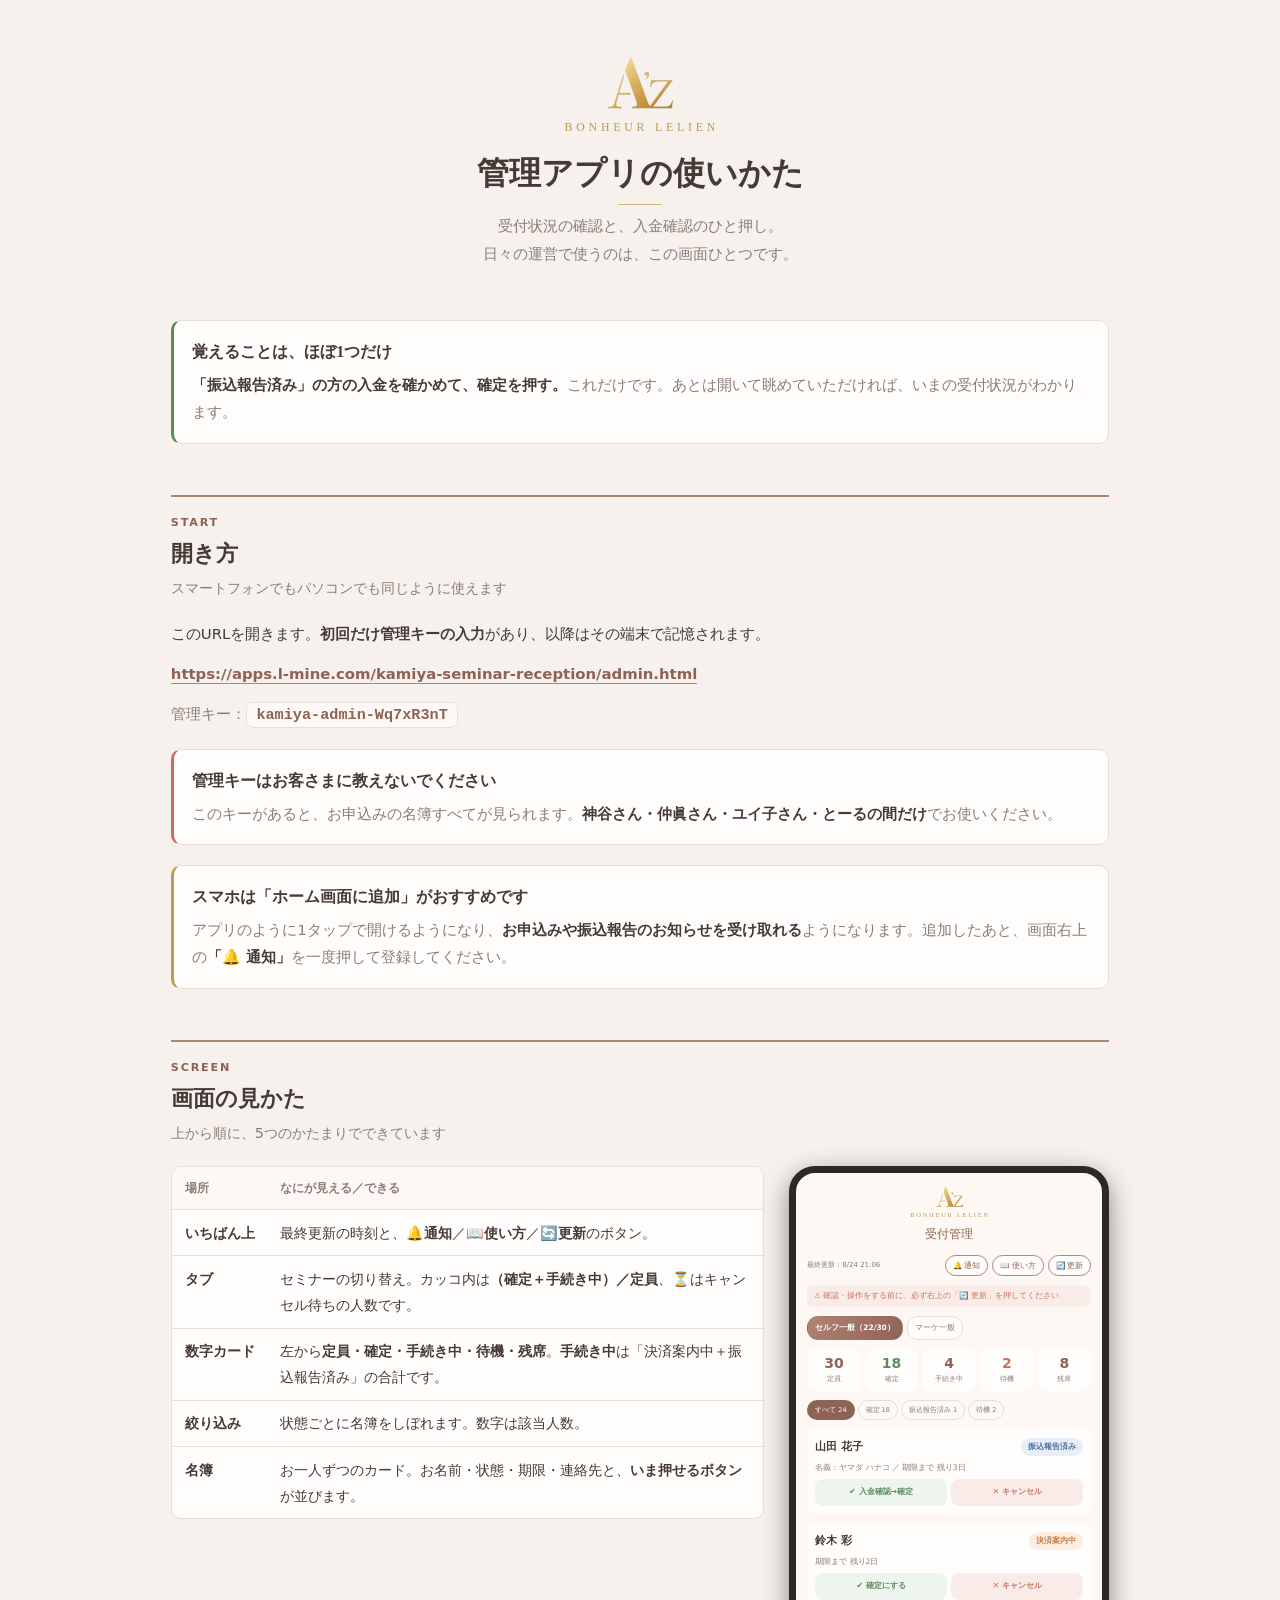
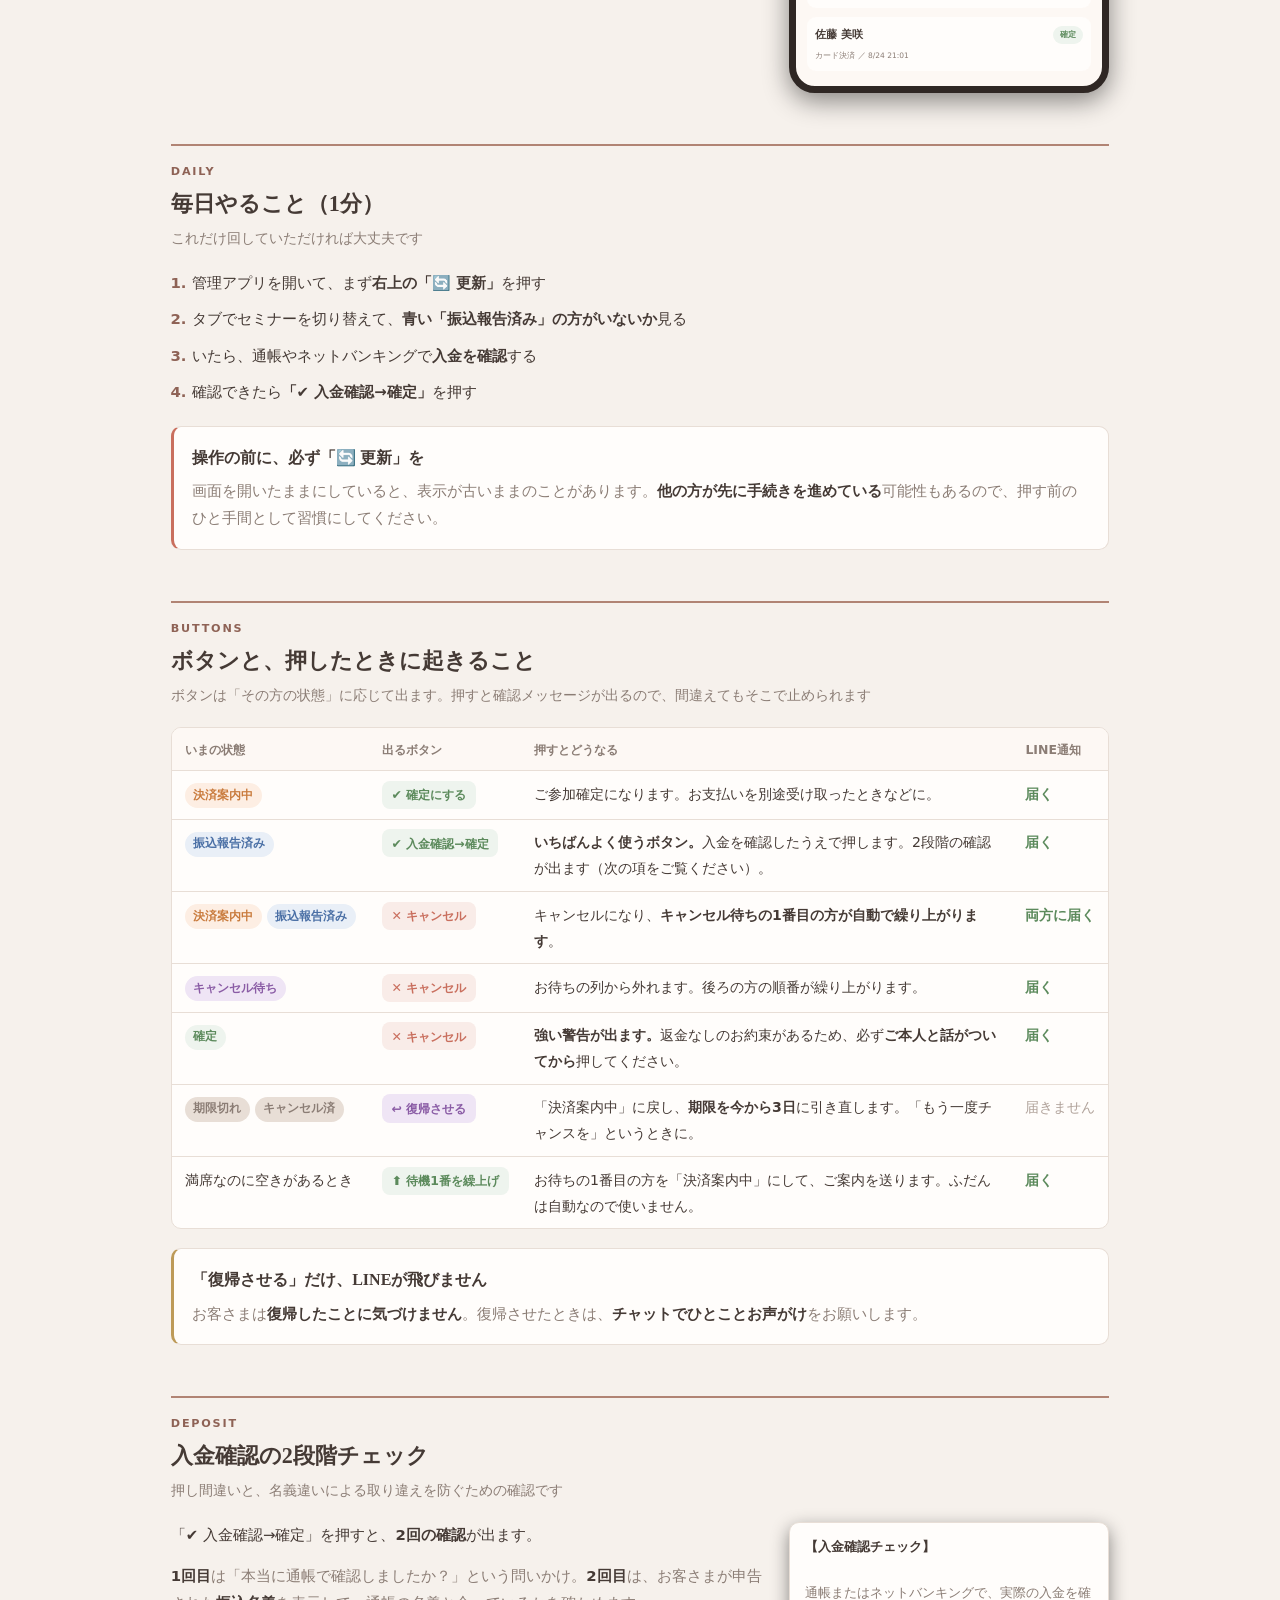
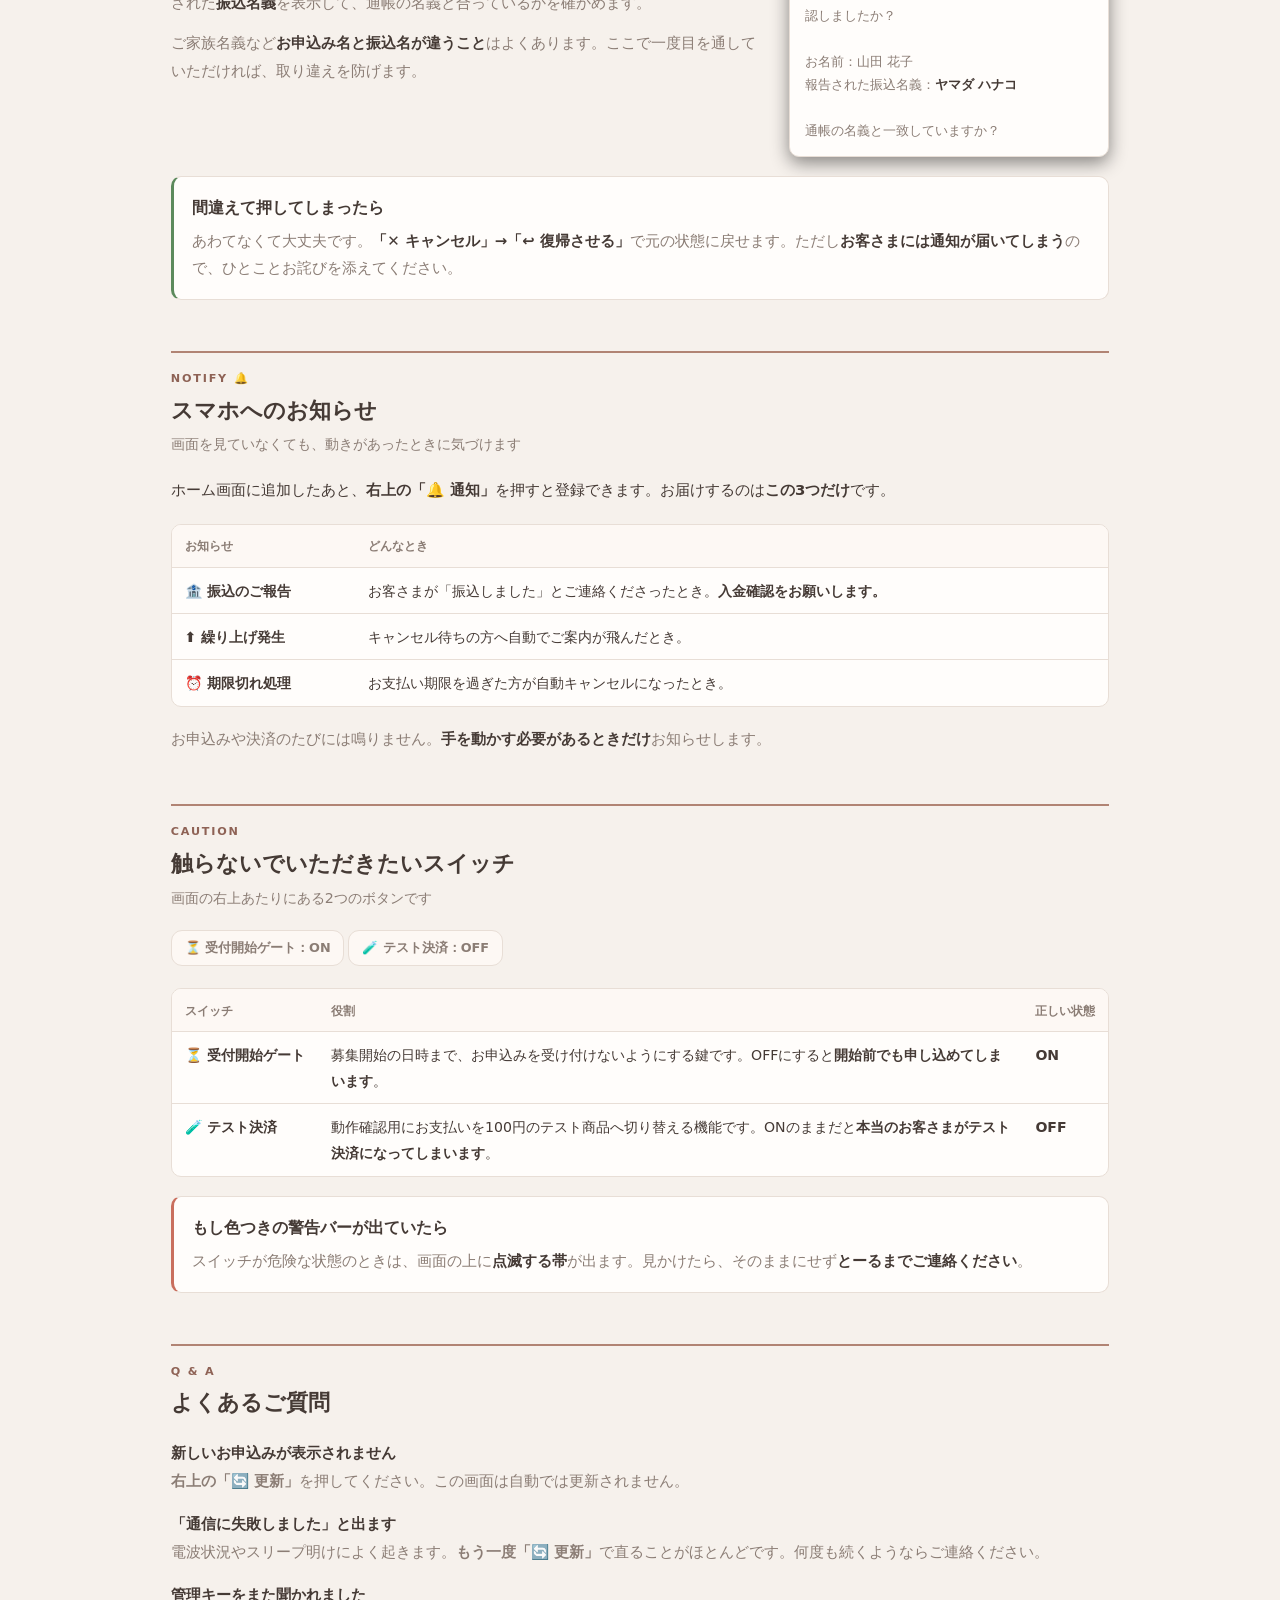
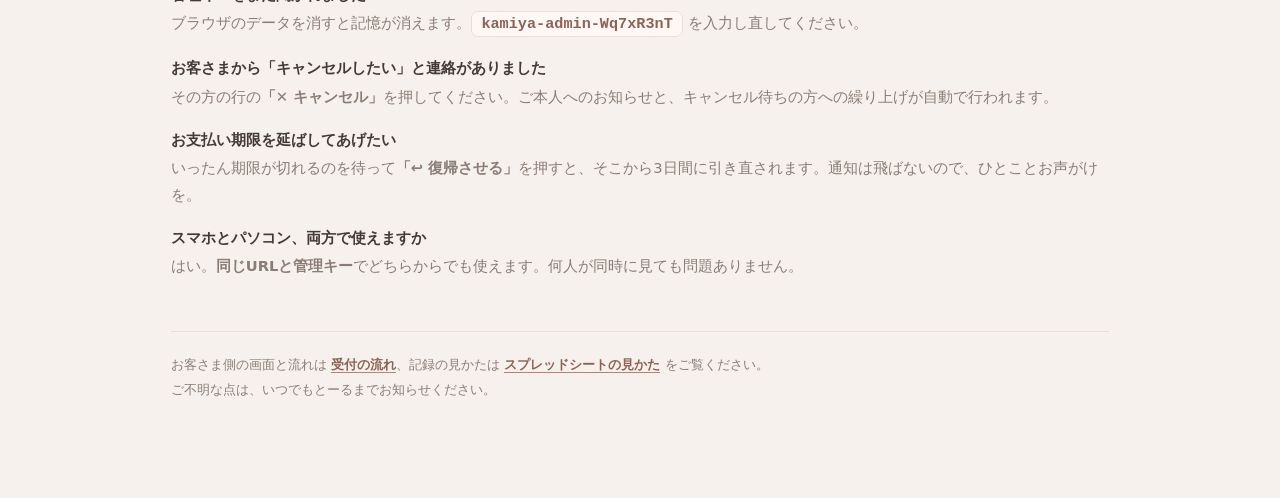
==== admin-guide.html @ 611e5016 "docs: 管理アプリの使いかたマニュアルを追加 開き方・画面の見かた・毎日の1分・ボタン一覧（通知の有無つき）・ 入金確認の2段階チェック・スマホ通知・触らないスイッチ・QAを図解。  Co-Aut" ====
<!DOCTYPE html>
<html lang="ja">
<head>
<meta charset="UTF-8">
<meta name="viewport" content="width=device-width, initial-scale=1.0">
<meta name="robots" content="noindex">
<meta http-equiv="Cache-Control" content="no-cache, no-store, must-revalidate">
<meta http-equiv="Pragma" content="no-cache">
<meta http-equiv="Expires" content="0">
<title>管理アプリの使いかた｜Bonheur Lelien</title>
<link rel="icon" type="image/png" href="assets/favicon-32.png">
<style>
  *, *::before, *::after { box-sizing: border-box; }
  html, body { margin: 0; padding: 0; }

  :root {
    --ground:     #f6f1ec;  --card:       #fffdfb;  --card-soft:  #fdf8f4;
    --ink:        #453a35;  --ink-soft:   #8b7d75;  --ink-faint:  #b0a29a;
    --line:       #e8ded6;  --primary:    #b18474;  --primary-dk: #8e6255;
    --gold:       #bd9a58;  --green:      #5c8a5c;  --green-soft: #eef4ee;
    --warn:       #c96f5e;  --warn-soft:  #f9ece8;  --blue:       #4a6fa5;
    --blue-soft:  #e9eff7;  --purple:     #8a5ca5;  --purple-soft:#efe5f5;
    --orange:     #c97b3d;  --orange-soft:#fdeee3;  --bezel:      #2f2724;
    --serif: "Yu Mincho", YuMincho, "Hiragino Mincho ProN", "MS PMincho", serif;
    --sans: "Yu Gothic UI", "Yu Gothic", YuGothic, "Hiragino Kaku Gothic ProN", Meiryo, system-ui, sans-serif;
    --mono: Consolas, "Cascadia Mono", ui-monospace, monospace;
  }
  @media (prefers-color-scheme: dark) {
    :root:not([data-theme="light"]) {
      --ground:#1d1815; --card:#272019; --card-soft:#2e251e;
      --ink:#ece2da; --ink-soft:#a89890; --ink-faint:#7a6a62;
      --line:#3a2f28; --primary:#cd9c8a; --primary-dk:#e0b6a5;
      --gold:#d6b477; --green:#86bf86; --green-soft:#242c24;
      --warn:#e0917f; --warn-soft:#3b2723; --blue:#9dbde4;
      --blue-soft:#232d38; --purple:#b48ccb; --purple-soft:#302640;
      --orange:#e3a978; --orange-soft:#3a2b1e; --bezel:#0f0c0a;
    }
  }
  :root[data-theme="dark"] {
      --ground:#1d1815; --card:#272019; --card-soft:#2e251e;
      --ink:#ece2da; --ink-soft:#a89890; --ink-faint:#7a6a62;
      --line:#3a2f28; --primary:#cd9c8a; --primary-dk:#e0b6a5;
      --gold:#d6b477; --green:#86bf86; --green-soft:#242c24;
      --warn:#e0917f; --warn-soft:#3b2723; --blue:#9dbde4;
      --blue-soft:#232d38; --purple:#b48ccb; --purple-soft:#302640;
      --orange:#e3a978; --orange-soft:#3a2b1e; --bezel:#0f0c0a;
  }

  body { background: var(--ground); color: var(--ink); font-family: var(--sans); line-height: 1.85; }
  .wrap { max-width: 980px; margin: 0 auto; padding: 3.5rem 1.3rem 6rem; display: flex; flex-direction: column; gap: 3.2rem; }

  .masthead { text-align: center; display: flex; flex-direction: column; align-items: center; gap: .5rem; }
  .masthead img { width: 66px; }
  .brand { font-family: var(--serif); font-size: .74rem; letter-spacing: .32em; color: var(--gold); padding-left: .32em; }
  h1 { font-family: var(--serif); font-size: clamp(1.5rem, 4.2vw, 2rem); font-weight: 600; line-height: 1.45; text-wrap: balance; margin: .2rem 0 0; }
  .rule { width: 44px; height: 1px; background: var(--gold); opacity: .7; }
  .masthead p { color: var(--ink-soft); font-size: .93rem; max-width: 32em; margin: 0; }

  section { display: flex; flex-direction: column; gap: 1.2rem; }
  .sec-head { display: flex; flex-direction: column; gap: .3rem; border-top: 2px solid var(--primary); padding-top: 1rem; }
  .sec-tag { font-size: .7rem; letter-spacing: .16em; font-weight: 700; color: var(--primary-dk); }
  .sec-head h2 { font-family: var(--serif); font-size: 1.38rem; font-weight: 600; margin: 0; line-height: 1.45; }
  .sec-head .meta { font-size: .89rem; color: var(--ink-soft); }
  p { margin: 0; font-size: .93rem; }
  p.lead { color: var(--ink-soft); }
  p b, li b, td b { color: var(--ink); font-weight: 700; }
  .stack { display: flex; flex-direction: column; gap: .8rem; }
  .cols { display: grid; grid-template-columns: 1fr 320px; gap: 1.6rem; align-items: start; }
  @media (max-width: 800px) { .cols { grid-template-columns: 1fr; } }

  /* phone mock of the admin app */
  .phone { width: 100%; max-width: 320px; border: 7px solid var(--bezel); border-radius: 26px;
           background: var(--card-soft); overflow: hidden; box-shadow: 0 8px 26px rgba(90,64,50,.16); }
  :root:not([data-theme="light"]) .phone, :root[data-theme="dark"] .phone { box-shadow: 0 8px 26px rgba(0,0,0,.45); }
  .scr { padding: 13px 11px 15px; display: flex; flex-direction: column; gap: 9px; }
  .scr-head { text-align: center; display: flex; flex-direction: column; align-items: center; gap: 2px; }
  .scr-head img { width: 27px; }
  .scr-head .b { font-family: var(--serif); font-size: 6.5px; letter-spacing: .26em; color: var(--gold); padding-left: .26em; }
  .scr-head .t { font-family: var(--serif); font-size: 12px; color: var(--primary-dk); }

  .rbar { display: flex; align-items: center; justify-content: space-between; gap: 5px; }
  .rbar .tm { font-size: 7px; color: var(--ink-soft); }
  .rbar .gp { display: flex; gap: 4px; }
  .rbar .rb { font-size: 7.5px; padding: 3px 7px; border-radius: 12px; border: 1px solid var(--primary); color: var(--primary-dk); background: var(--card); white-space: nowrap; }
  .remind { font-size: 7.5px; line-height: 1.6; background: var(--warn-soft); color: var(--warn); border-radius: 6px; padding: 5px 7px; }
  .switches { display: flex; gap: 4px; justify-content: flex-end; }
  .sw { font-size: 7px; font-weight: 700; padding: 3px 7px; border-radius: 11px; border: 1px solid var(--line); background: var(--card-soft); color: var(--ink-soft); white-space: nowrap; }

  .mtabs { display: flex; gap: 4px; overflow: hidden; }
  .mtab { font-size: 7.5px; padding: 4px 7px; border-radius: 11px; border: 1px solid var(--line); background: var(--card); color: var(--ink-soft); white-space: nowrap; }
  .mtab.on { background: linear-gradient(135deg,var(--primary),var(--primary-dk)); color: #fff; border-color: transparent; font-weight: 700; }

  .sums { display: grid; grid-template-columns: repeat(5,1fr); gap: 4px; }
  .sum { background: var(--card); border-radius: 8px; padding: 6px 2px; text-align: center; }
  .sum .v { font-size: 14px; font-weight: 700; color: var(--primary-dk); line-height: 1.25; }
  .sum .k { font-size: 6.5px; color: var(--ink-soft); }
  .sum.alert .v { color: var(--warn); }
  .sum.ok .v { color: var(--green); }

  .fils { display: flex; gap: 3px; flex-wrap: wrap; }
  .fil { font-size: 6.5px; padding: 3px 7px; border-radius: 10px; background: var(--card-soft); color: var(--ink-soft); border: 1px solid var(--line); white-space: nowrap; }
  .fil.on { background: var(--primary-dk); color: #fff; border-color: transparent; }

  .rrow { background: var(--card); border-radius: 9px; padding: 8px; display: flex; flex-direction: column; gap: 4px; }
  .rrow .top { display: flex; align-items: center; gap: 5px; justify-content: space-between; }
  .rrow .nm { font-size: 11px; font-weight: 700; }
  .rrow .sub { font-size: 7.5px; color: var(--ink-soft); }
  .rrow .acts { display: flex; gap: 4px; }
  .ab { flex: 1; text-align: center; font-size: 8px; font-weight: 700; padding: 6px 3px; border-radius: 8px; }
  .ab-ok { background: var(--green-soft); color: var(--green); }
  .ab-ng { background: var(--warn-soft); color: var(--warn); }
  .ab-bk { background: var(--purple-soft); color: var(--purple); }

  .pill { display: inline-block; font-size: .74rem; font-weight: 700; padding: .1rem .55rem; border-radius: 999px; white-space: nowrap; }
  .st { display: inline-block; font-size: 7.5px; font-weight: 700; padding: 2px 7px; border-radius: 9px; white-space: nowrap; }
  .p-ok, .st-ok       { background: var(--green-soft);  color: var(--green); }
  .p-pay, .st-pay     { background: var(--orange-soft); color: var(--orange); }
  .p-bank, .st-bank   { background: var(--blue-soft);   color: var(--blue); }
  .p-wait, .st-wait   { background: var(--purple-soft); color: var(--purple); }
  .p-gone, .st-gone   { background: var(--line);        color: var(--ink-soft); }

  .tbl-wrap { overflow-x: auto; border: 1px solid var(--line); border-radius: 10px; background: var(--card); }
  table { border-collapse: collapse; width: 100%; font-size: .88rem; min-width: 580px; }
  th, td { padding: .6rem .8rem; text-align: left; border-bottom: 1px solid var(--line); vertical-align: top; }
  th { background: var(--card-soft); font-size: .78rem; color: var(--ink-soft); white-space: nowrap; }
  tr:last-child td { border-bottom: 0; }
  td.n { white-space: nowrap; }
  .bt { display: inline-block; font-size: .78rem; font-weight: 700; padding: .16rem .6rem; border-radius: 8px; white-space: nowrap; }
  .bt-ok { background: var(--green-soft); color: var(--green); }
  .bt-ng { background: var(--warn-soft); color: var(--warn); }
  .bt-bk { background: var(--purple-soft); color: var(--purple); }
  .yes { color: var(--green); font-weight: 700; }
  .no  { color: var(--ink-faint); }

  .call { background: var(--card); border: 1px solid var(--line); border-left: 3px solid var(--gold); border-radius: 10px; padding: 1rem 1.15rem; display: flex; flex-direction: column; gap: .35rem; }
  .call.warn { border-left-color: var(--warn); }
  .call.calm { border-left-color: var(--green); }
  .call h3 { font-family: var(--serif); font-size: 1rem; margin: 0; font-weight: 600; }
  .call p { color: var(--ink-soft); }
  .key { font-family: var(--mono); font-size: .95rem; background: var(--card-soft); border: 1px solid var(--line); border-radius: 7px; padding: .18rem .6rem; color: var(--primary-dk); font-weight: 700; }

  ol.steps { margin: 0; padding-left: 1.3rem; display: flex; flex-direction: column; gap: .55rem; font-size: .93rem; }
  ol.steps li::marker { color: var(--primary-dk); font-weight: 700; }
  ul.dont { margin: 0; padding-left: 1.2rem; display: flex; flex-direction: column; gap: .3rem; font-size: .92rem; color: var(--ink-soft); }
  ul.dont li::marker { color: var(--warn); }

  .qa { display: flex; flex-direction: column; gap: 1rem; }
  .qa .q { font-weight: 700; font-size: .95rem; }
  .qa .a { font-size: .92rem; color: var(--ink-soft); }

  .dialog { max-width: 340px; background: var(--card); border: 1px solid var(--line); border-radius: 10px; padding: .8rem .9rem; font-size: .82rem; line-height: 1.75; color: var(--ink-soft); white-space: pre-line; box-shadow: 0 6px 18px rgba(90,64,50,.14); }
  :root:not([data-theme="light"]) .dialog, :root[data-theme="dark"] .dialog { box-shadow: 0 6px 18px rgba(0,0,0,.45); }
  .dialog b { color: var(--ink); }

  a.link { color: var(--primary-dk); font-weight: 700; text-decoration: none; border-bottom: 1.5px solid var(--primary); }
  a.link:hover { background: var(--card-soft); }
  a.link:focus-visible { outline: 2px solid var(--gold); outline-offset: 2px; }
  footer { border-top: 1px solid var(--line); padding-top: 1.3rem; font-size: .84rem; color: var(--ink-soft); }
  @media (prefers-reduced-motion: reduce) { * { transition: none !important; animation: none !important; } }
</style>
</head>
<body>
<div class="wrap">

  <header class="masthead">
    <img src="assets/logo.png" alt="A'z">
    <div class="brand">BONHEUR LELIEN</div>
    <h1>管理アプリの使いかた</h1>
    <div class="rule"></div>
    <p>受付状況の確認と、入金確認のひと押し。<br>日々の運営で使うのは、この画面ひとつです。</p>
  </header>

  <div class="call calm">
    <h3>覚えることは、ほぼ1つだけ</h3>
    <p><b>「振込報告済み」の方の入金を確かめて、確定を押す。</b>これだけです。あとは開いて眺めていただければ、いまの受付状況がわかります。</p>
  </div>

  <!-- 1. 開き方 -->
  <section>
    <div class="sec-head">
      <div class="sec-tag">START</div>
      <h2>開き方</h2>
      <div class="meta">スマートフォンでもパソコンでも同じように使えます</div>
    </div>

    <div class="stack">
      <p>このURLを開きます。<b>初回だけ管理キーの入力</b>があり、以降はその端末で記憶されます。</p>
      <p><a class="link" href="admin.html">https://apps.l-mine.com/kamiya-seminar-reception/admin.html</a></p>
      <p class="lead">管理キー：<span class="key">kamiya-admin-Wq7xR3nT</span></p>
    </div>

    <div class="call warn">
      <h3>管理キーはお客さまに教えないでください</h3>
      <p>このキーがあると、お申込みの名簿すべてが見られます。<b>神谷さん・仲眞さん・ユイ子さん・とーるの間だけ</b>でお使いください。</p>
    </div>

    <div class="call">
      <h3>スマホは「ホーム画面に追加」がおすすめです</h3>
      <p>アプリのように1タップで開けるようになり、<b>お申込みや振込報告のお知らせを受け取れる</b>ようになります。追加したあと、画面右上の<b>「🔔 通知」</b>を一度押して登録してください。</p>
    </div>
  </section>

  <!-- 2. 画面の見かた -->
  <section>
    <div class="sec-head">
      <div class="sec-tag">SCREEN</div>
      <h2>画面の見かた</h2>
      <div class="meta">上から順に、5つのかたまりでできています</div>
    </div>

    <div class="cols">
      <div class="tbl-wrap">
        <table>
          <thead><tr><th>場所</th><th>なにが見える／できる</th></tr></thead>
          <tbody>
            <tr><td class="n"><b>いちばん上</b></td><td>最終更新の時刻と、<b>🔔通知</b>／<b>📖使い方</b>／<b>🔄更新</b>のボタン。</td></tr>
            <tr><td class="n"><b>タブ</b></td><td>セミナーの切り替え。カッコ内は<b>（確定＋手続き中）／定員</b>、⏳はキャンセル待ちの人数です。</td></tr>
            <tr><td class="n"><b>数字カード</b></td><td>左から<b>定員・確定・手続き中・待機・残席</b>。<b>手続き中</b>は「決済案内中＋振込報告済み」の合計です。</td></tr>
            <tr><td class="n"><b>絞り込み</b></td><td>状態ごとに名簿をしぼれます。数字は該当人数。</td></tr>
            <tr><td class="n"><b>名簿</b></td><td>お一人ずつのカード。お名前・状態・期限・連絡先と、<b>いま押せるボタン</b>が並びます。</td></tr>
          </tbody>
        </table>
      </div>

      <div class="phone"><div class="scr">
        <div class="scr-head">
          <img src="assets/logo.png" alt="">
          <div class="b">BONHEUR LELIEN</div>
          <div class="t">受付管理</div>
        </div>
        <div class="rbar">
          <span class="tm">最終更新：8/24 21:06</span>
          <span class="gp"><span class="rb">🔔 通知</span><span class="rb">📖 使い方</span><span class="rb">🔄 更新</span></span>
        </div>
        <div class="remind">⚠️ 確認・操作をする前に、必ず右上の「🔄 更新」を押してください</div>
        <div class="mtabs">
          <span class="mtab on">セルフ一般（22/30）</span>
          <span class="mtab">マーケ一般</span>
        </div>
        <div class="sums">
          <div class="sum"><div class="v">30</div><div class="k">定員</div></div>
          <div class="sum ok"><div class="v">18</div><div class="k">確定</div></div>
          <div class="sum"><div class="v">4</div><div class="k">手続き中</div></div>
          <div class="sum alert"><div class="v">2</div><div class="k">待機</div></div>
          <div class="sum"><div class="v">8</div><div class="k">残席</div></div>
        </div>
        <div class="fils">
          <span class="fil on">すべて 24</span><span class="fil">確定 18</span><span class="fil">振込報告済み 1</span><span class="fil">待機 2</span>
        </div>
        <div class="rrow">
          <div class="top"><span class="nm">山田 花子</span><span class="st st-bank">振込報告済み</span></div>
          <div class="sub">名義：ヤマダ ハナコ ／ 期限まで 残り3日</div>
          <div class="acts"><span class="ab ab-ok">✔ 入金確認→確定</span><span class="ab ab-ng">✕ キャンセル</span></div>
        </div>
        <div class="rrow">
          <div class="top"><span class="nm">鈴木 彩</span><span class="st st-pay">決済案内中</span></div>
          <div class="sub">期限まで 残り2日</div>
          <div class="acts"><span class="ab ab-ok">✔ 確定にする</span><span class="ab ab-ng">✕ キャンセル</span></div>
        </div>
        <div class="rrow">
          <div class="top"><span class="nm">佐藤 美咲</span><span class="st st-ok">確定</span></div>
          <div class="sub">カード決済 ／ 8/24 21:01</div>
        </div>
      </div></div>
    </div>
  </section>

  <!-- 3. 毎日やること -->
  <section>
    <div class="sec-head">
      <div class="sec-tag">DAILY</div>
      <h2>毎日やること（1分）</h2>
      <div class="meta">これだけ回していただければ大丈夫です</div>
    </div>

    <ol class="steps">
      <li>管理アプリを開いて、まず<b>右上の「🔄 更新」</b>を押す</li>
      <li>タブでセミナーを切り替えて、<b>青い「振込報告済み」の方がいないか</b>見る</li>
      <li>いたら、通帳やネットバンキングで<b>入金を確認</b>する</li>
      <li>確認できたら<b>「✔ 入金確認→確定」</b>を押す</li>
    </ol>

    <div class="call warn">
      <h3>操作の前に、必ず「🔄 更新」を</h3>
      <p>画面を開いたままにしていると、表示が古いままのことがあります。<b>他の方が先に手続きを進めている</b>可能性もあるので、押す前のひと手間として習慣にしてください。</p>
    </div>
  </section>

  <!-- 4. ボタン一覧 -->
  <section>
    <div class="sec-head">
      <div class="sec-tag">BUTTONS</div>
      <h2>ボタンと、押したときに起きること</h2>
      <div class="meta">ボタンは「その方の状態」に応じて出ます。押すと確認メッセージが出るので、間違えてもそこで止められます</div>
    </div>

    <div class="tbl-wrap">
      <table>
        <thead><tr><th>いまの状態</th><th>出るボタン</th><th>押すとどうなる</th><th>LINE通知</th></tr></thead>
        <tbody>
          <tr>
            <td class="n"><span class="pill p-pay">決済案内中</span></td>
            <td class="n"><span class="bt bt-ok">✔ 確定にする</span></td>
            <td>ご参加確定になります。お支払いを別途受け取ったときなどに。</td>
            <td class="n"><span class="yes">届く</span></td>
          </tr>
          <tr>
            <td class="n"><span class="pill p-bank">振込報告済み</span></td>
            <td class="n"><span class="bt bt-ok">✔ 入金確認→確定</span></td>
            <td><b>いちばんよく使うボタン。</b>入金を確認したうえで押します。2段階の確認が出ます（次の項をご覧ください）。</td>
            <td class="n"><span class="yes">届く</span></td>
          </tr>
          <tr>
            <td class="n"><span class="pill p-pay">決済案内中</span> <span class="pill p-bank">振込報告済み</span></td>
            <td class="n"><span class="bt bt-ng">✕ キャンセル</span></td>
            <td>キャンセルになり、<b>キャンセル待ちの1番目の方が自動で繰り上がります</b>。</td>
            <td class="n"><span class="yes">両方に届く</span></td>
          </tr>
          <tr>
            <td class="n"><span class="pill p-wait">キャンセル待ち</span></td>
            <td class="n"><span class="bt bt-ng">✕ キャンセル</span></td>
            <td>お待ちの列から外れます。後ろの方の順番が繰り上がります。</td>
            <td class="n"><span class="yes">届く</span></td>
          </tr>
          <tr>
            <td class="n"><span class="pill p-ok">確定</span></td>
            <td class="n"><span class="bt bt-ng">✕ キャンセル</span></td>
            <td><b>強い警告が出ます。</b>返金なしのお約束があるため、必ず<b>ご本人と話がついてから</b>押してください。</td>
            <td class="n"><span class="yes">届く</span></td>
          </tr>
          <tr>
            <td class="n"><span class="pill p-gone">期限切れ</span> <span class="pill p-gone">キャンセル済</span></td>
            <td class="n"><span class="bt bt-bk">↩ 復帰させる</span></td>
            <td>「決済案内中」に戻し、<b>期限を今から3日</b>に引き直します。「もう一度チャンスを」というときに。</td>
            <td class="n"><span class="no">届きません</span></td>
          </tr>
          <tr>
            <td class="n">満席なのに空きがあるとき</td>
            <td class="n"><span class="bt bt-ok">⬆ 待機1番を繰上げ</span></td>
            <td>お待ちの1番目の方を「決済案内中」にして、ご案内を送ります。ふだんは自動なので使いません。</td>
            <td class="n"><span class="yes">届く</span></td>
          </tr>
        </tbody>
      </table>
    </div>

    <div class="call">
      <h3>「復帰させる」だけ、LINEが飛びません</h3>
      <p>お客さまは<b>復帰したことに気づけません</b>。復帰させたときは、<b>チャットでひとことお声がけ</b>をお願いします。</p>
    </div>
  </section>

  <!-- 5. 入金確認 -->
  <section>
    <div class="sec-head">
      <div class="sec-tag">DEPOSIT</div>
      <h2>入金確認の2段階チェック</h2>
      <div class="meta">押し間違いと、名義違いによる取り違えを防ぐための確認です</div>
    </div>

    <div class="cols">
      <div class="stack">
        <p>「✔ 入金確認→確定」を押すと、<b>2回の確認</b>が出ます。</p>
        <p class="lead"><b>1回目</b>は「本当に通帳で確認しましたか？」という問いかけ。<b>2回目</b>は、お客さまが申告された<b>振込名義</b>を表示して、通帳の名義と合っているかを確かめます。</p>
        <p class="lead">ご家族名義など<b>お申込み名と振込名が違うこと</b>はよくあります。ここで一度目を通していただければ、取り違えを防げます。</p>
      </div>
      <div class="dialog"><b>【入金確認チェック】</b>

通帳またはネットバンキングで、実際の入金を確認しましたか？

お名前：山田 花子
報告された振込名義：<b>ヤマダ ハナコ</b>

通帳の名義と一致していますか？</div>
    </div>

    <div class="call calm">
      <h3>間違えて押してしまったら</h3>
      <p>あわてなくて大丈夫です。<b>「✕ キャンセル」→「↩ 復帰させる」</b>で元の状態に戻せます。ただし<b>お客さまには通知が届いてしまう</b>ので、ひとことお詫びを添えてください。</p>
    </div>
  </section>

  <!-- 6. 通知 -->
  <section>
    <div class="sec-head">
      <div class="sec-tag">NOTIFY 🔔</div>
      <h2>スマホへのお知らせ</h2>
      <div class="meta">画面を見ていなくても、動きがあったときに気づけます</div>
    </div>

    <div class="stack">
      <p>ホーム画面に追加したあと、<b>右上の「🔔 通知」</b>を押すと登録できます。お届けするのは<b>この3つだけ</b>です。</p>
    </div>

    <div class="tbl-wrap">
      <table>
        <thead><tr><th>お知らせ</th><th>どんなとき</th></tr></thead>
        <tbody>
          <tr><td class="n"><b>🏦 振込のご報告</b></td><td>お客さまが「振込しました」とご連絡くださったとき。<b>入金確認をお願いします。</b></td></tr>
          <tr><td class="n"><b>⬆ 繰り上げ発生</b></td><td>キャンセル待ちの方へ自動でご案内が飛んだとき。</td></tr>
          <tr><td class="n"><b>⏰ 期限切れ処理</b></td><td>お支払い期限を過ぎた方が自動キャンセルになったとき。</td></tr>
        </tbody>
      </table>
    </div>

    <p class="lead">お申込みや決済のたびには鳴りません。<b>手を動かす必要があるときだけ</b>お知らせします。</p>
  </section>

  <!-- 7. 触らないスイッチ -->
  <section>
    <div class="sec-head">
      <div class="sec-tag">CAUTION</div>
      <h2>触らないでいただきたいスイッチ</h2>
      <div class="meta">画面の右上あたりにある2つのボタンです</div>
    </div>

    <div class="switches" style="justify-content:flex-start; margin-bottom:.2rem;">
      <span class="sw" style="font-size:.8rem; padding:.3rem .8rem;">⏳ 受付開始ゲート：ON</span>
      <span class="sw" style="font-size:.8rem; padding:.3rem .8rem;">🧪 テスト決済：OFF</span>
    </div>

    <div class="tbl-wrap">
      <table>
        <thead><tr><th>スイッチ</th><th>役割</th><th>正しい状態</th></tr></thead>
        <tbody>
          <tr>
            <td class="n"><b>⏳ 受付開始ゲート</b></td>
            <td>募集開始の日時まで、お申込みを受け付けないようにする鍵です。OFFにすると<b>開始前でも申し込めてしまいます</b>。</td>
            <td class="n"><b>ON</b></td>
          </tr>
          <tr>
            <td class="n"><b>🧪 テスト決済</b></td>
            <td>動作確認用にお支払いを100円のテスト商品へ切り替える機能です。ONのままだと<b>本当のお客さまがテスト決済になってしまいます</b>。</td>
            <td class="n"><b>OFF</b></td>
          </tr>
        </tbody>
      </table>
    </div>

    <div class="call warn">
      <h3>もし色つきの警告バーが出ていたら</h3>
      <p>スイッチが危険な状態のときは、画面の上に<b>点滅する帯</b>が出ます。見かけたら、そのままにせず<b>とーるまでご連絡ください</b>。</p>
    </div>
  </section>

  <!-- 8. QA -->
  <section>
    <div class="sec-head">
      <div class="sec-tag">Q &amp; A</div>
      <h2>よくあるご質問</h2>
    </div>

    <div class="qa">
      <div>
        <div class="q">新しいお申込みが表示されません</div>
        <div class="a"><b>右上の「🔄 更新」</b>を押してください。この画面は自動では更新されません。</div>
      </div>
      <div>
        <div class="q">「通信に失敗しました」と出ます</div>
        <div class="a">電波状況やスリープ明けによく起きます。<b>もう一度「🔄 更新」</b>で直ることがほとんどです。何度も続くようならご連絡ください。</div>
      </div>
      <div>
        <div class="q">管理キーをまた聞かれました</div>
        <div class="a">ブラウザのデータを消すと記憶が消えます。<span class="key">kamiya-admin-Wq7xR3nT</span> を入力し直してください。</div>
      </div>
      <div>
        <div class="q">お客さまから「キャンセルしたい」と連絡がありました</div>
        <div class="a">その方の行の<b>「✕ キャンセル」</b>を押してください。ご本人へのお知らせと、キャンセル待ちの方への繰り上げが自動で行われます。</div>
      </div>
      <div>
        <div class="q">お支払い期限を延ばしてあげたい</div>
        <div class="a">いったん期限が切れるのを待って<b>「↩ 復帰させる」</b>を押すと、そこから3日間に引き直されます。通知は飛ばないので、ひとことお声がけを。</div>
      </div>
      <div>
        <div class="q">スマホとパソコン、両方で使えますか</div>
        <div class="a">はい。<b>同じURLと管理キー</b>でどちらからでも使えます。何人が同時に見ても問題ありません。</div>
      </div>
    </div>
  </section>

  <footer>
    お客さま側の画面と流れは <a class="link" href="guide.html">受付の流れ</a>、記録の見かたは <a class="link" href="sheet-guide.html">スプレッドシートの見かた</a> をご覧ください。<br>
    ご不明な点は、いつでもとーるまでお知らせください。
  </footer>

</div>
</body>
</html>
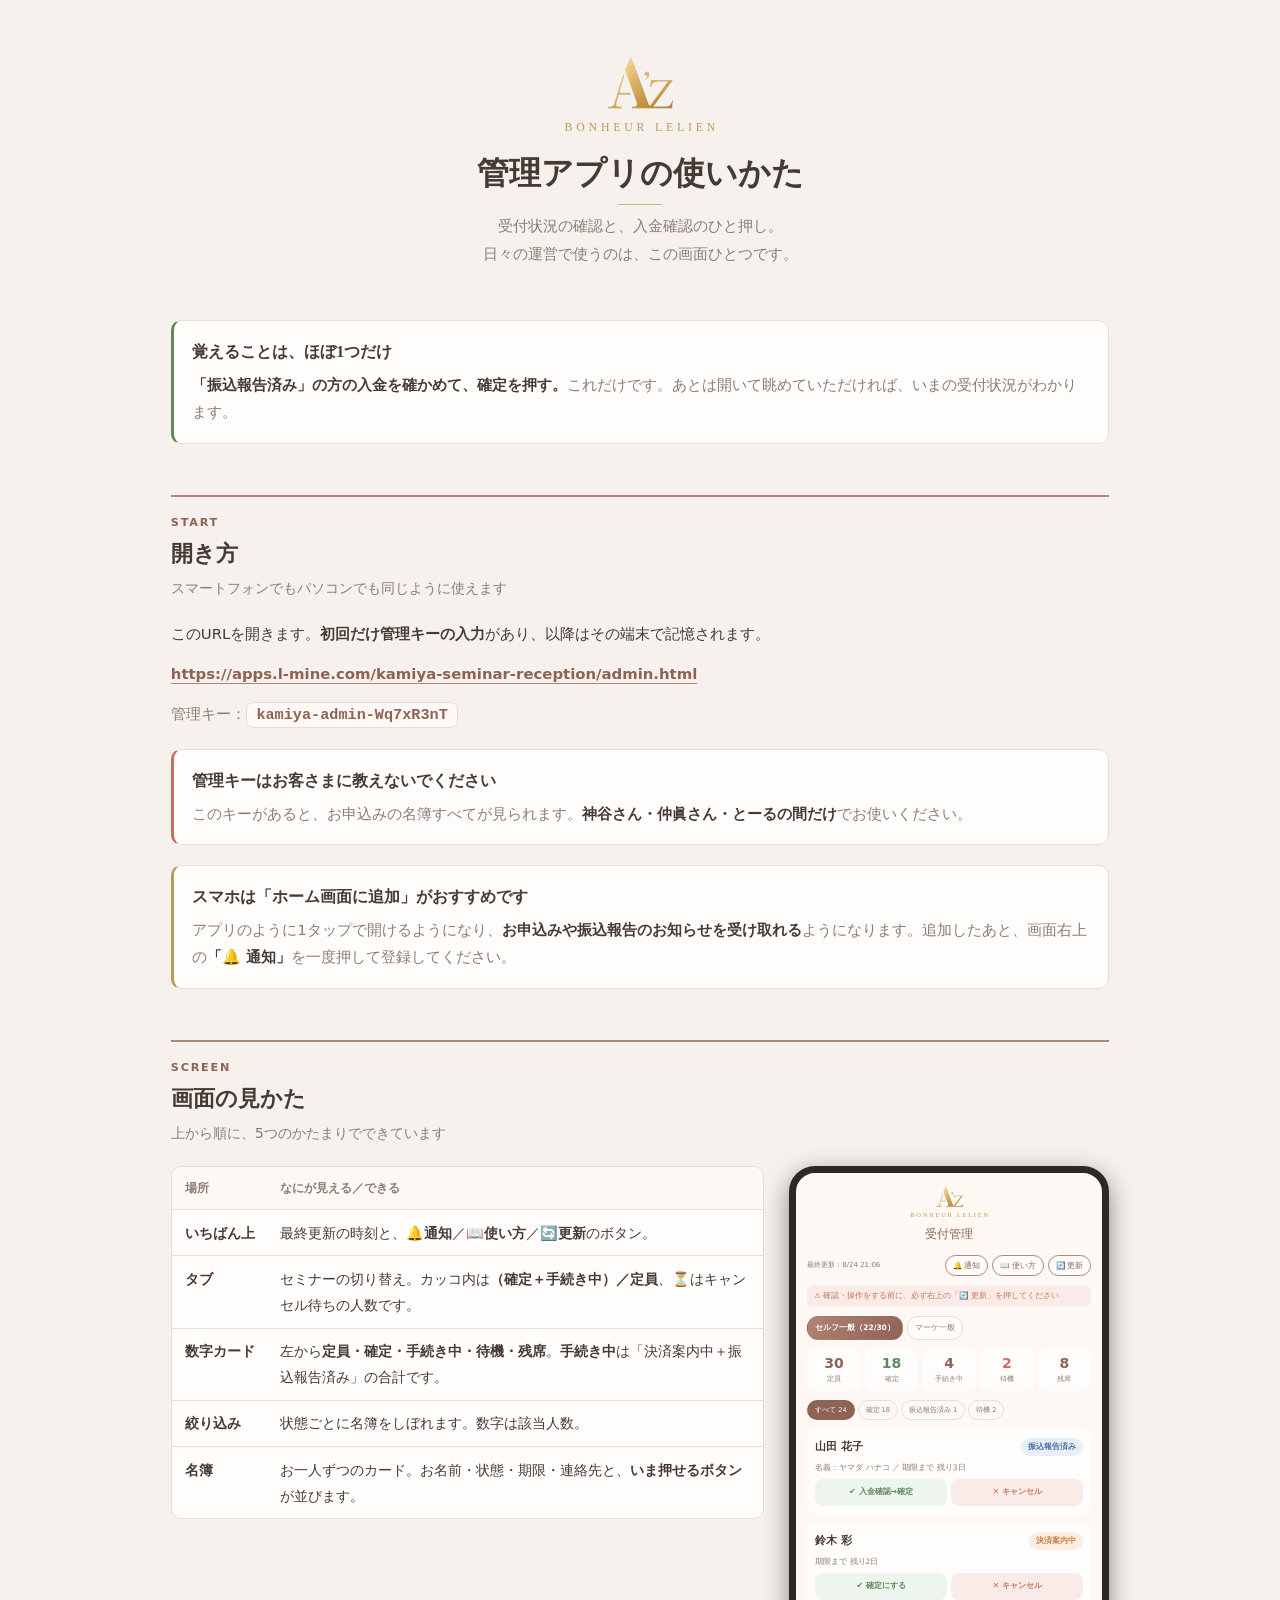
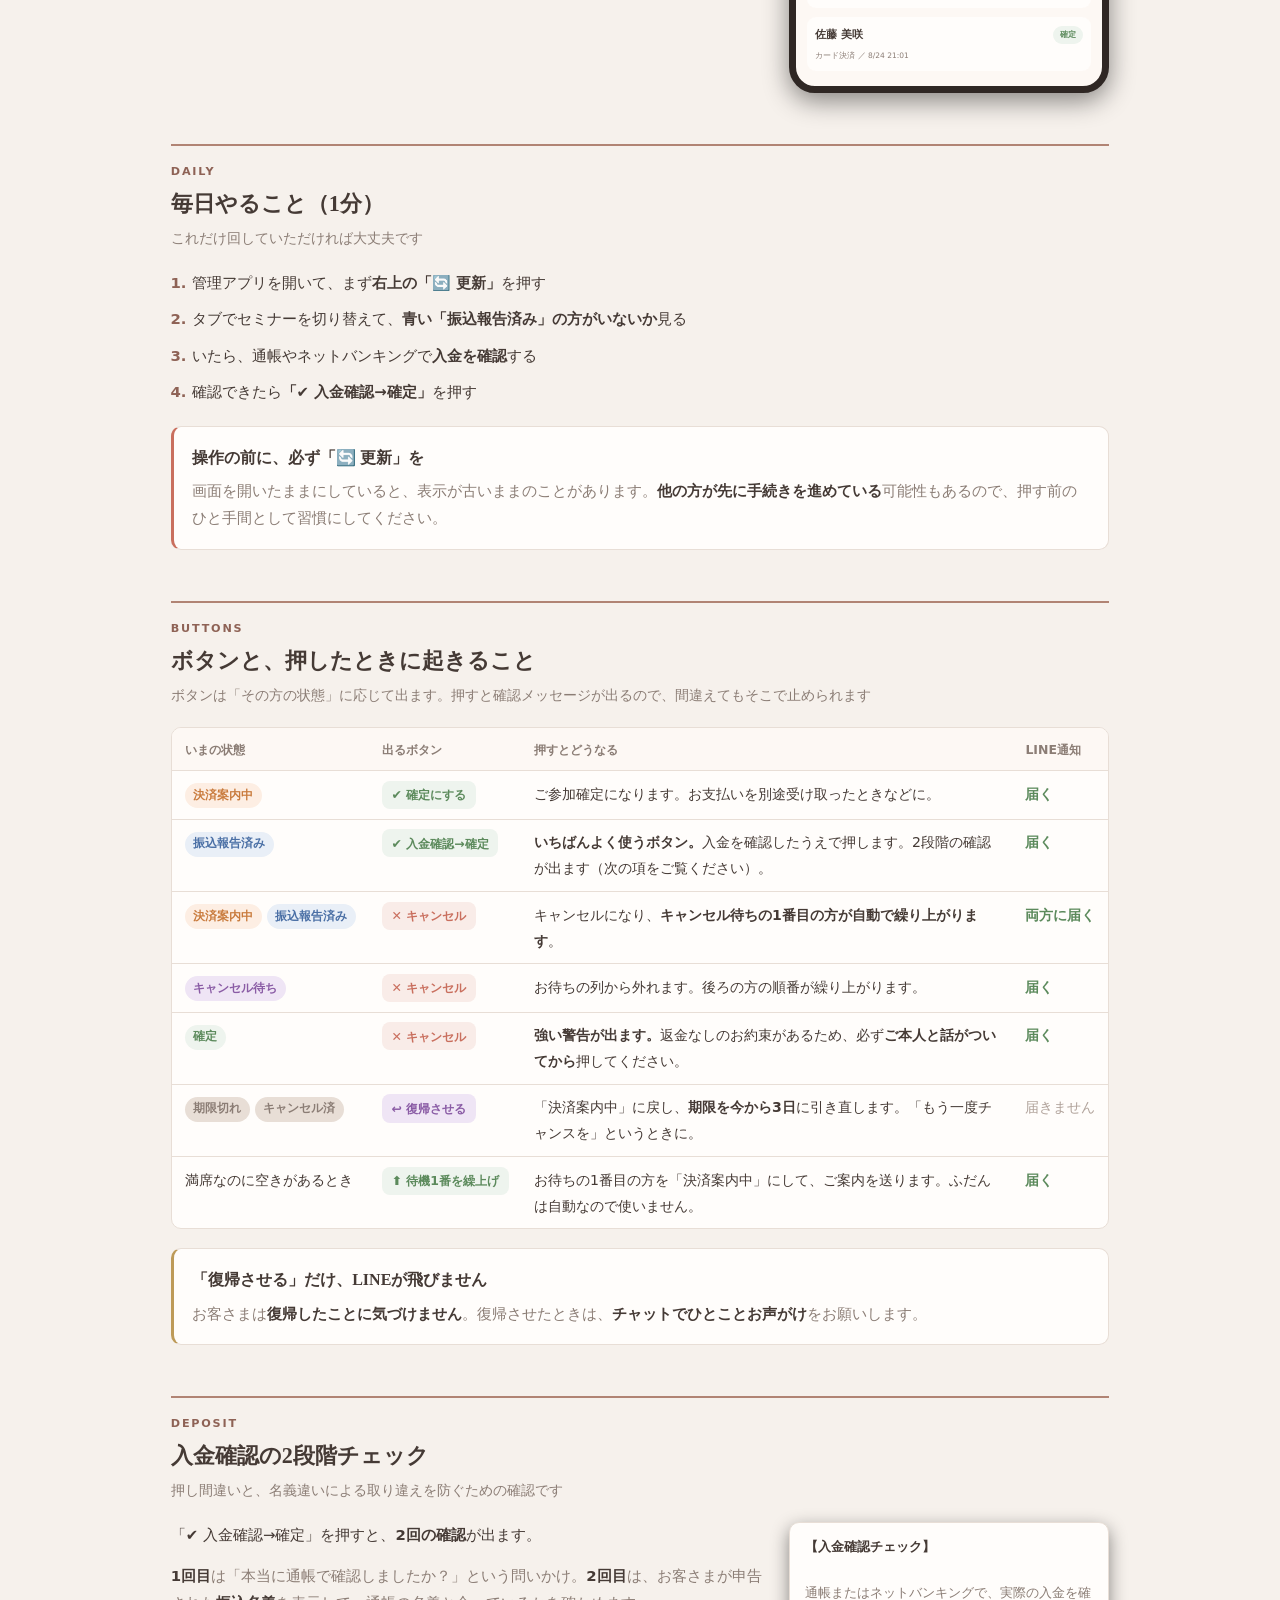
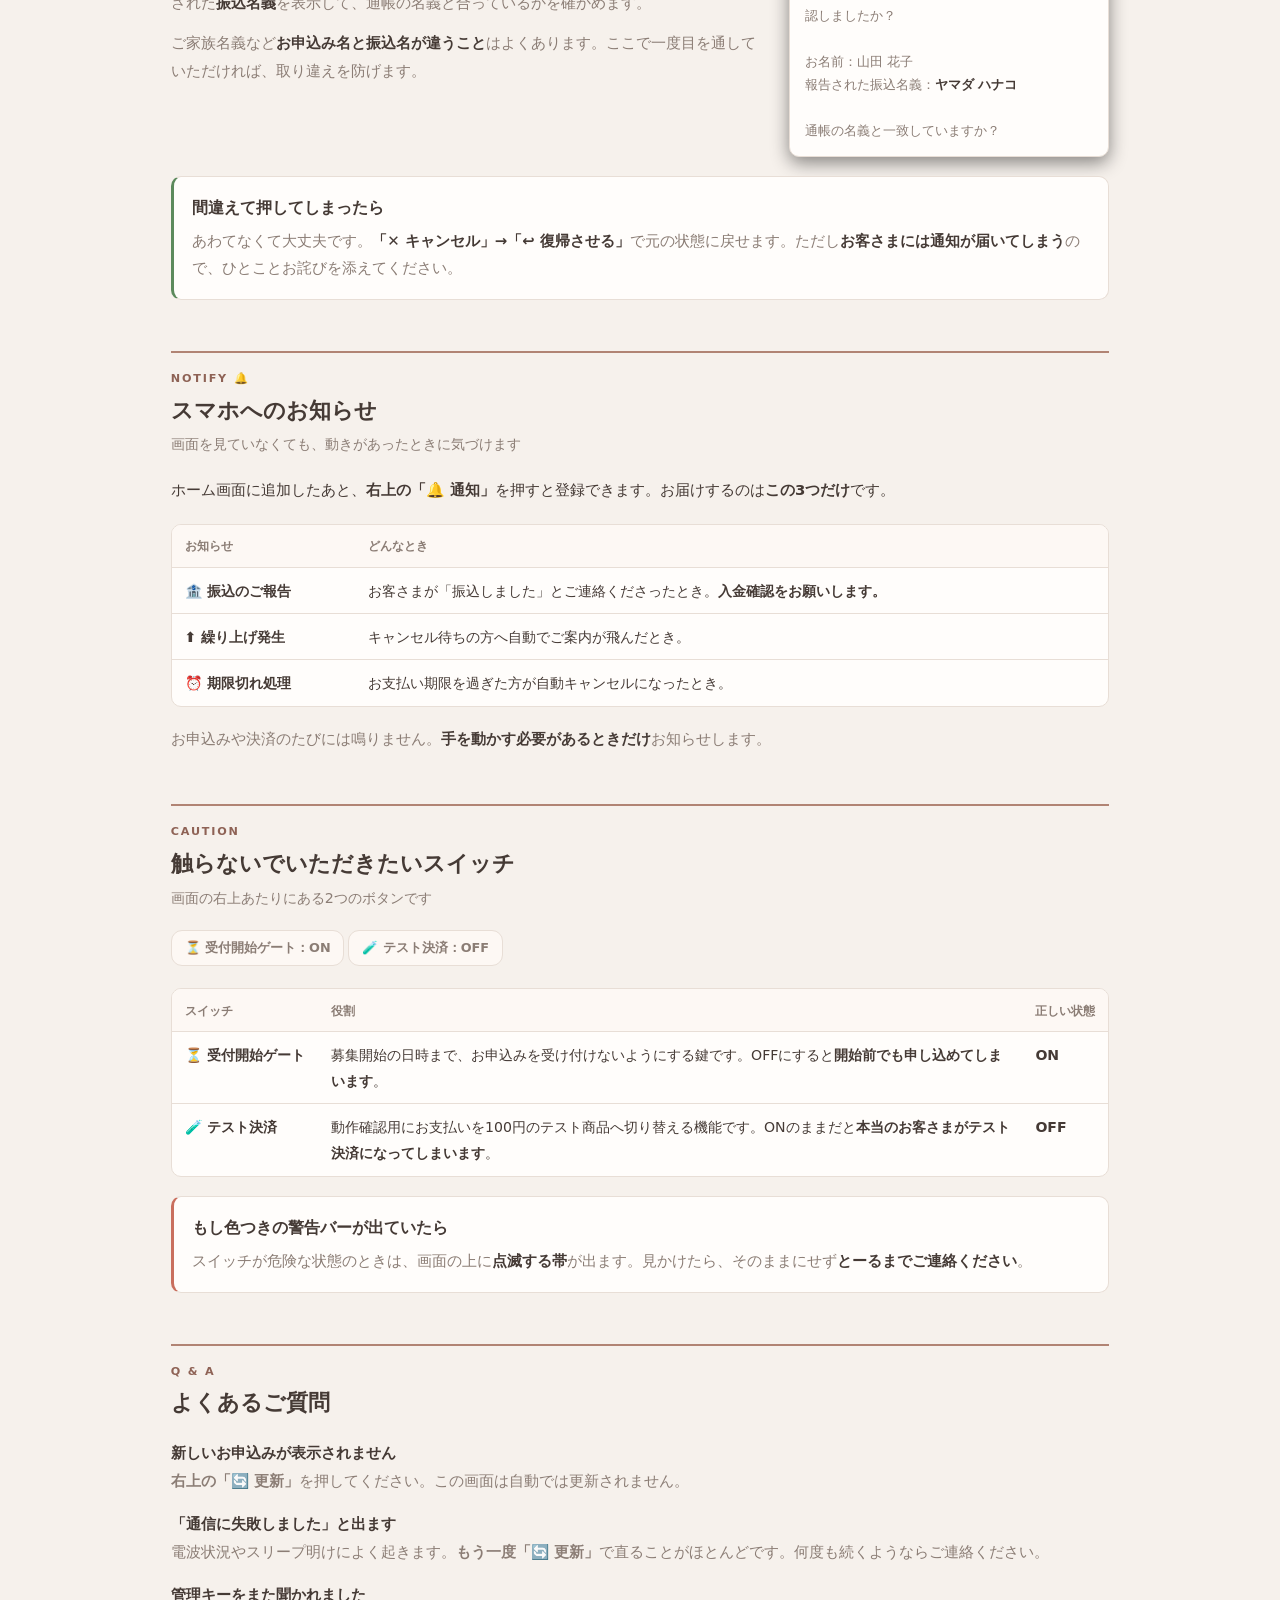
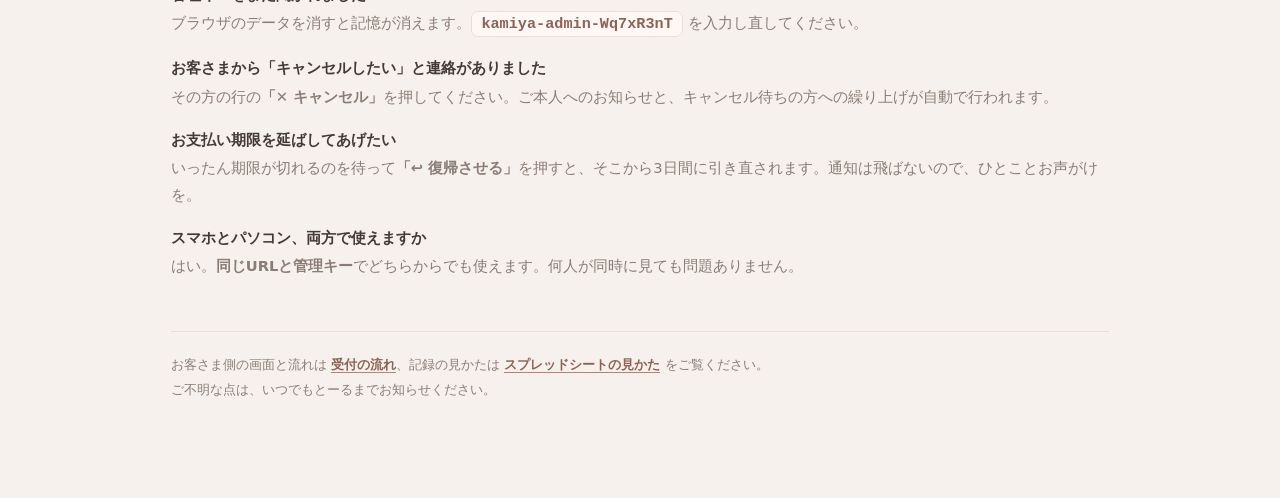
==== commit 7dd677e9: "docs: 仲眞ユイ子さんの表記を統一し、募集開始日と相互リンクを最新化 仲眞さんとユイ子さんは同一人物のため表記を統一。 セルフ先行の受付開始（8/20〜）を反映し、廃止したマーケ先行URLを削除。" ====
--- a/admin-guide.html
+++ b/admin-guide.html
@@ -191,7 +191,7 @@
 
     <div class="call warn">
       <h3>管理キーはお客さまに教えないでください</h3>
-      <p>このキーがあると、お申込みの名簿すべてが見られます。<b>神谷さん・仲眞さん・ユイ子さん・とーるの間だけ</b>でお使いください。</p>
+      <p>このキーがあると、お申込みの名簿すべてが見られます。<b>神谷さん・仲眞さん・とーるの間だけ</b>でお使いください。</p>
     </div>
 
     <div class="call">
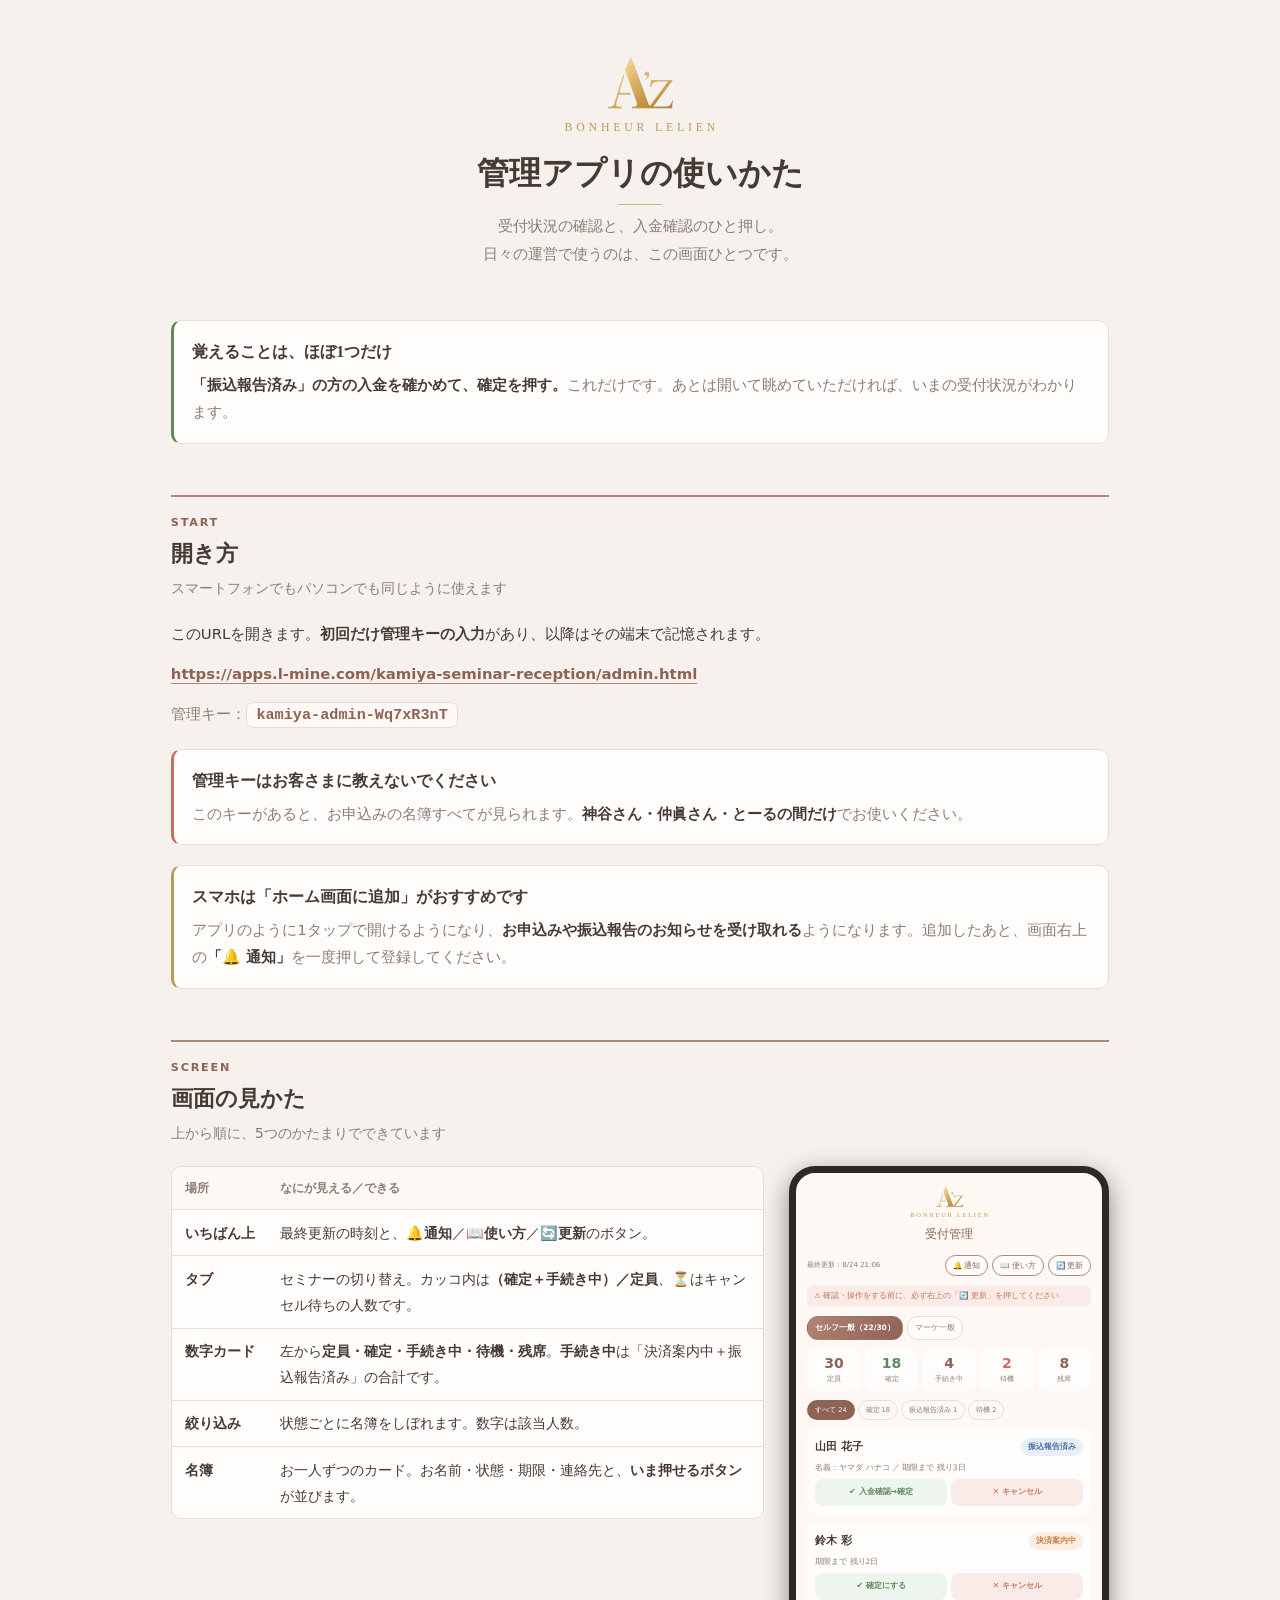
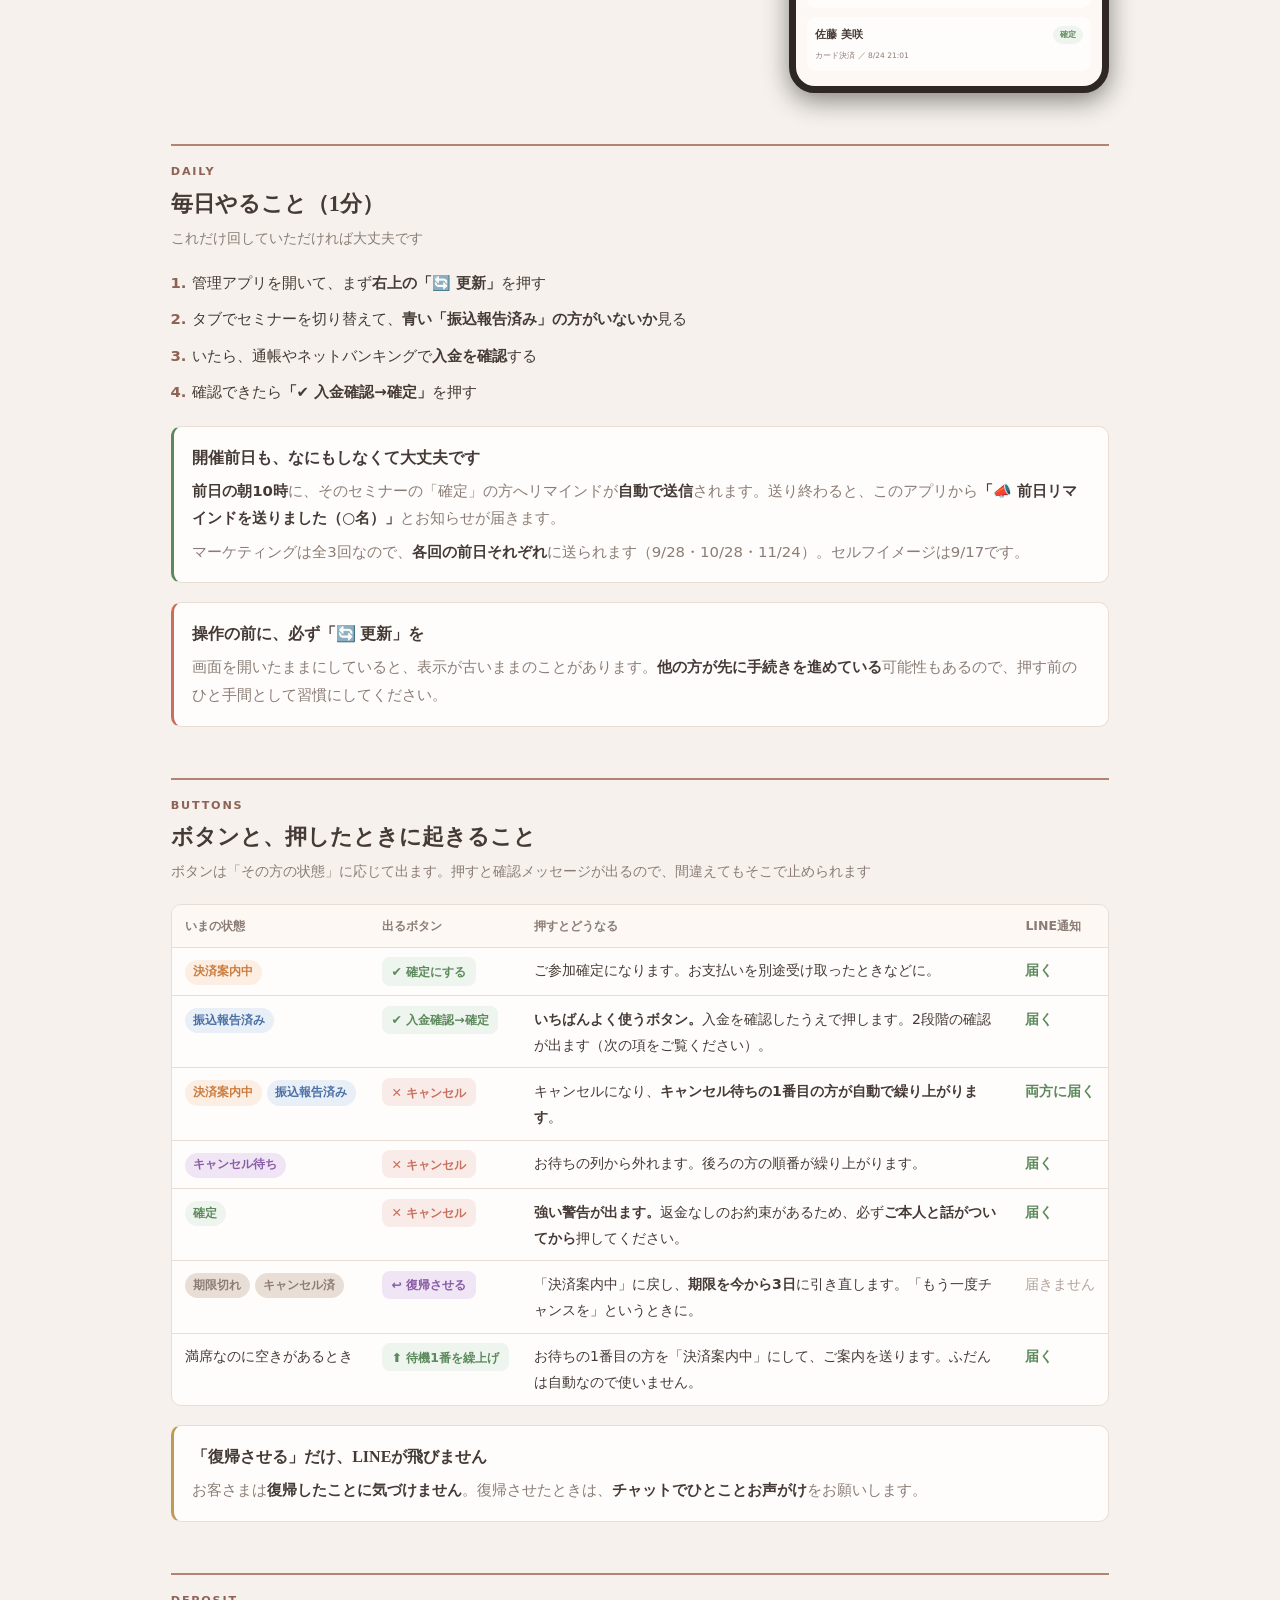
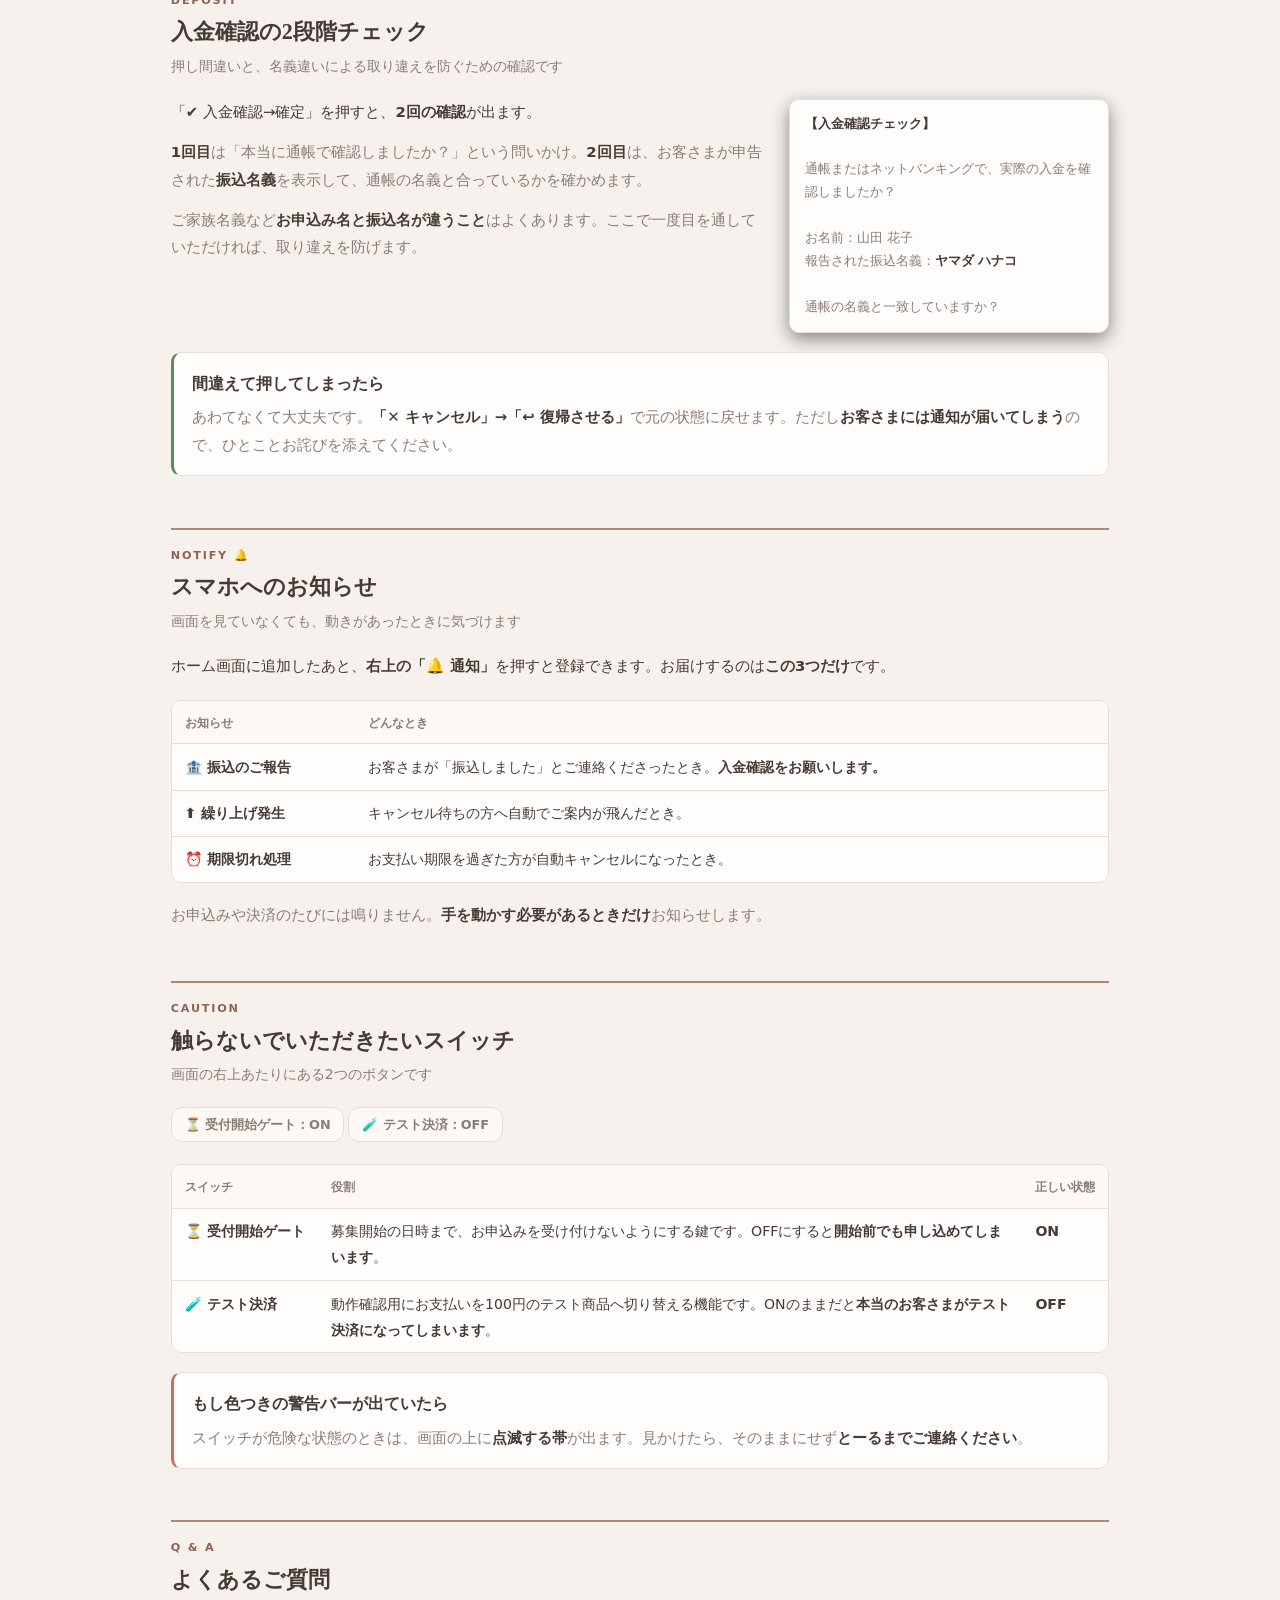
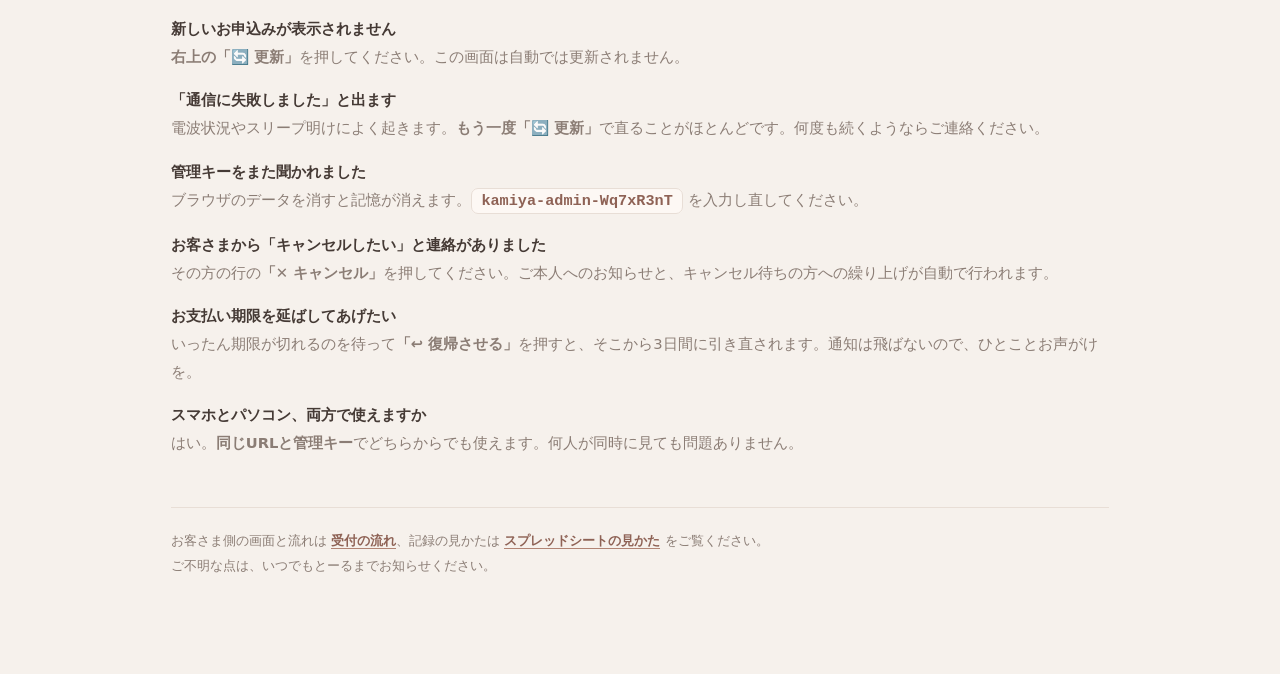
==== commit cb8a0423: "docs: 前日リマインドの自動送信を各マニュアルに反映 Co-Authored-By: Claude Fable 5 <noreply@anthropic.com>" ====
--- a/admin-guide.html
+++ b/admin-guide.html
@@ -280,6 +280,12 @@
       <li>確認できたら<b>「✔ 入金確認→確定」</b>を押す</li>
     </ol>
 
+    <div class="call calm">
+      <h3>開催前日も、なにもしなくて大丈夫です</h3>
+      <p><b>前日の朝10時</b>に、そのセミナーの「確定」の方へリマインドが<b>自動で送信</b>されます。送り終わると、このアプリから<b>「📣 前日リマインドを送りました（○名）」</b>とお知らせが届きます。</p>
+      <p>マーケティングは全3回なので、<b>各回の前日それぞれ</b>に送られます（9/28・10/28・11/24）。セルフイメージは9/17です。</p>
+    </div>
+
     <div class="call warn">
       <h3>操作の前に、必ず「🔄 更新」を</h3>
       <p>画面を開いたままにしていると、表示が古いままのことがあります。<b>他の方が先に手続きを進めている</b>可能性もあるので、押す前のひと手間として習慣にしてください。</p>
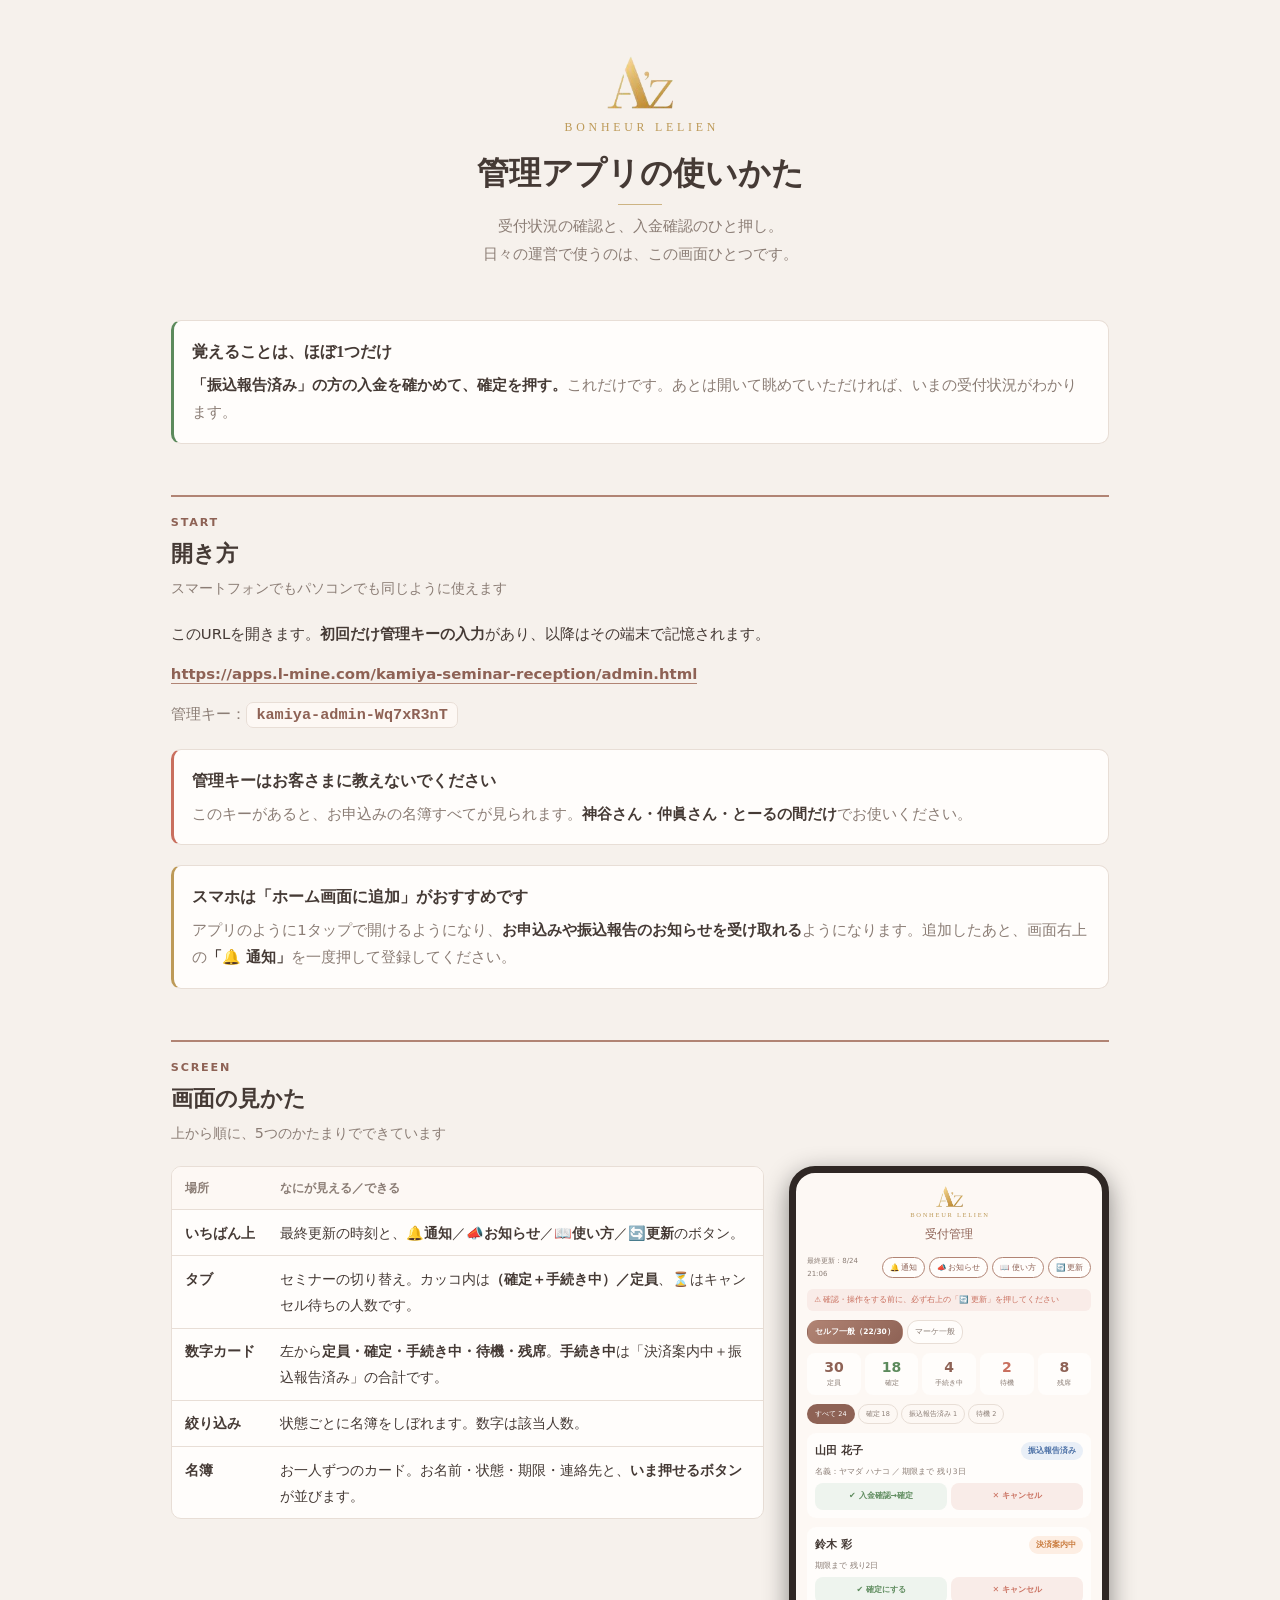
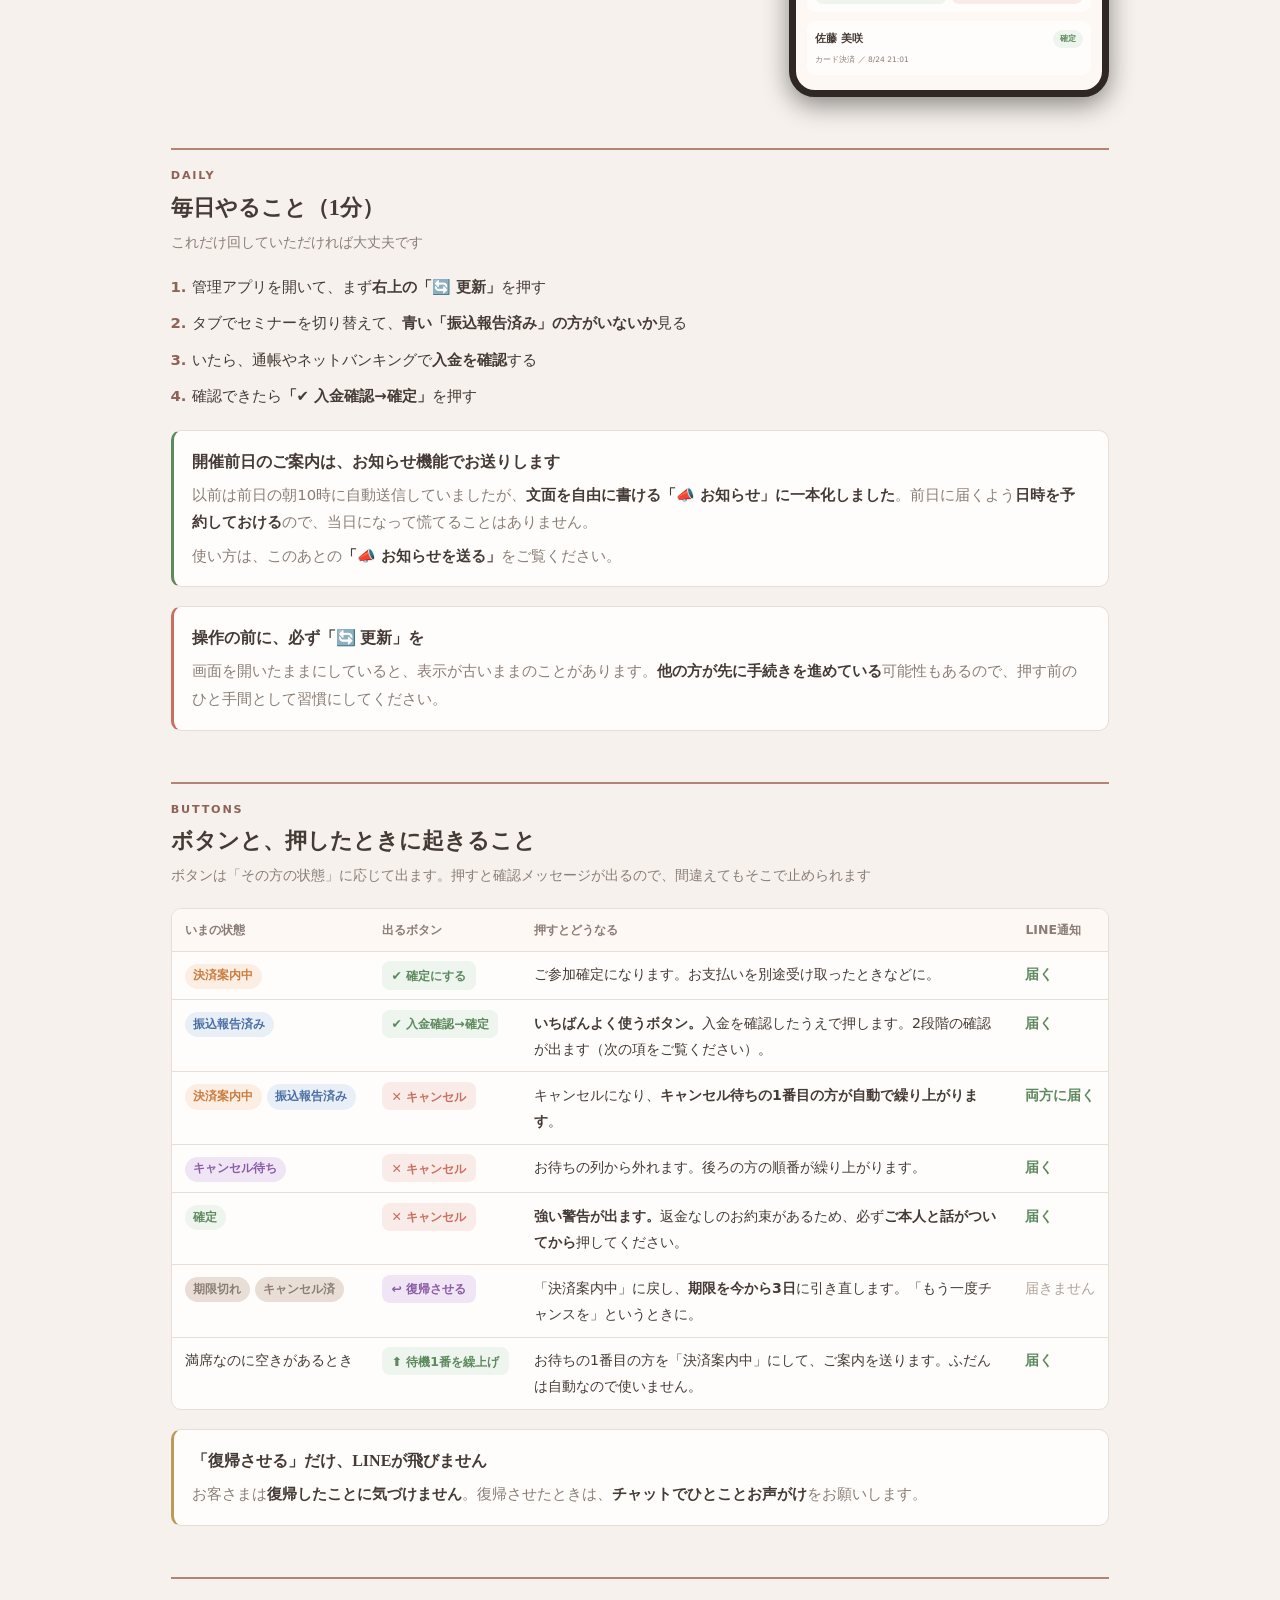
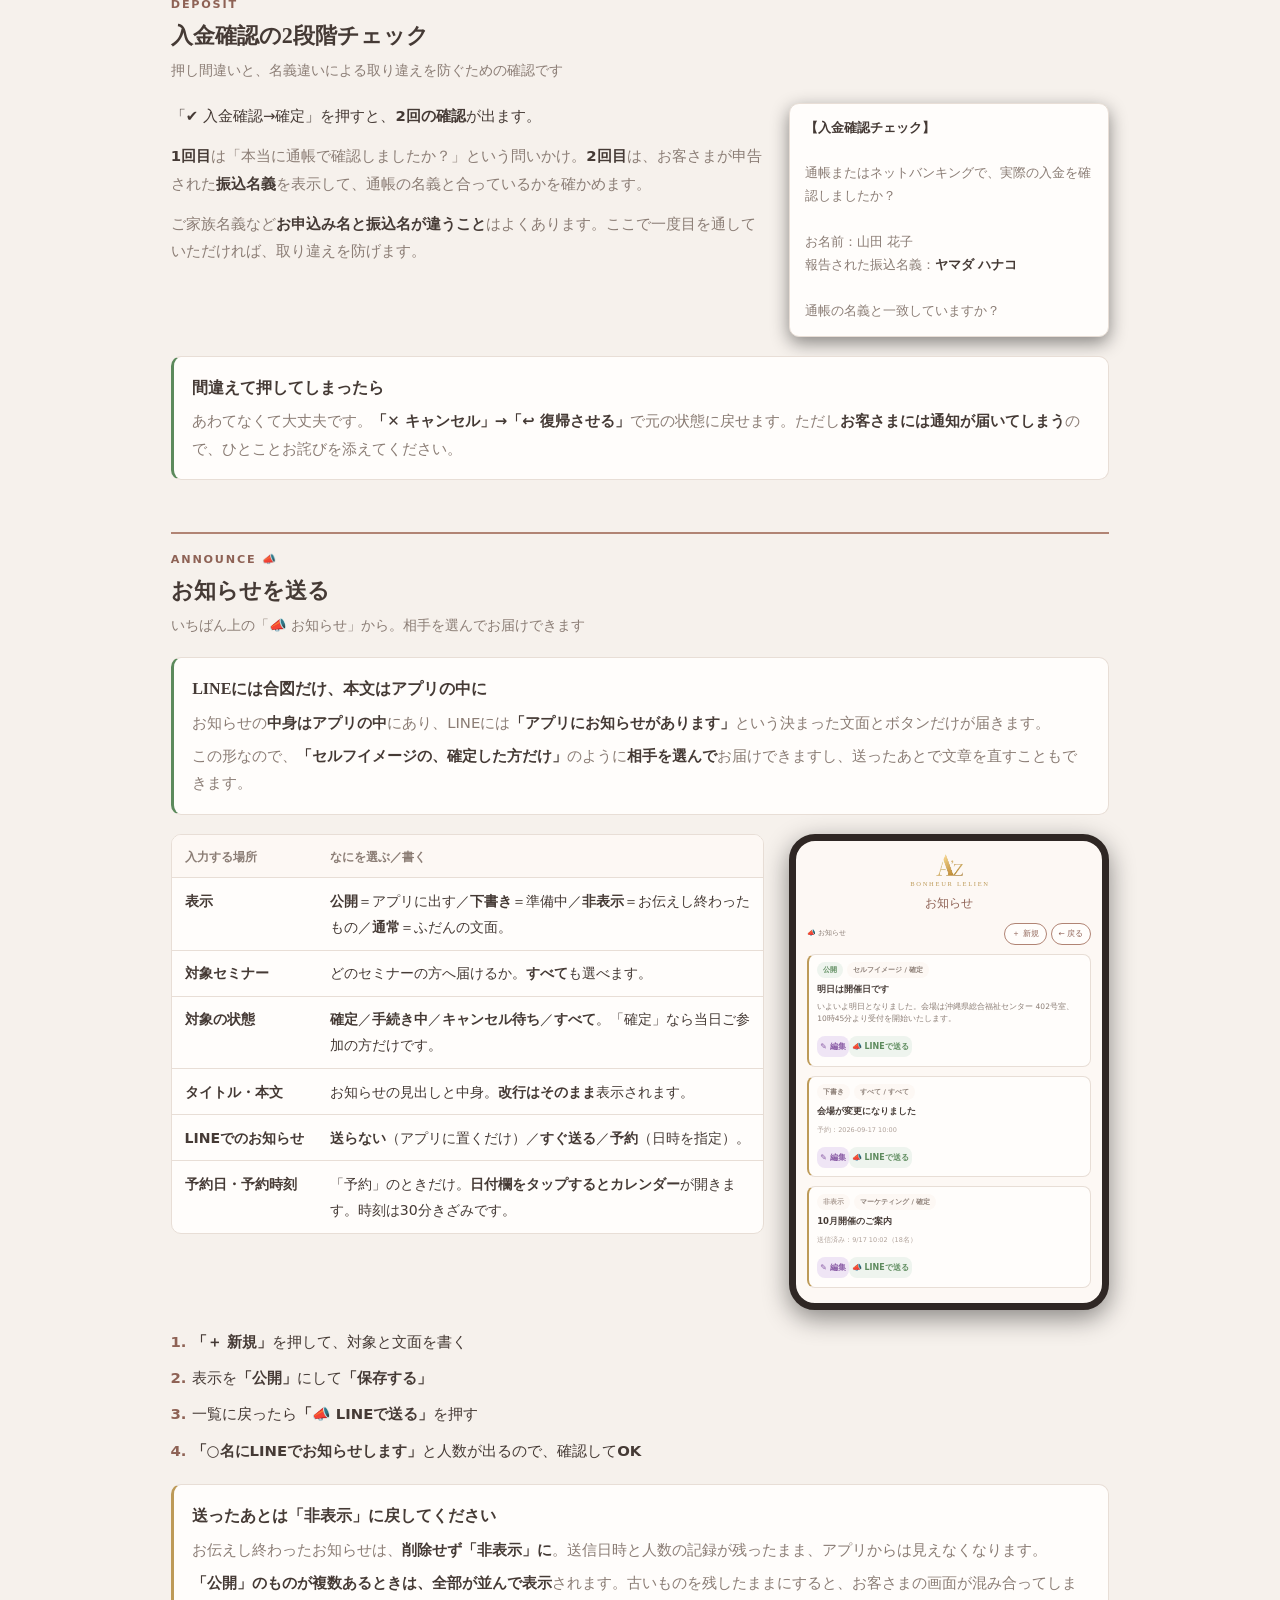
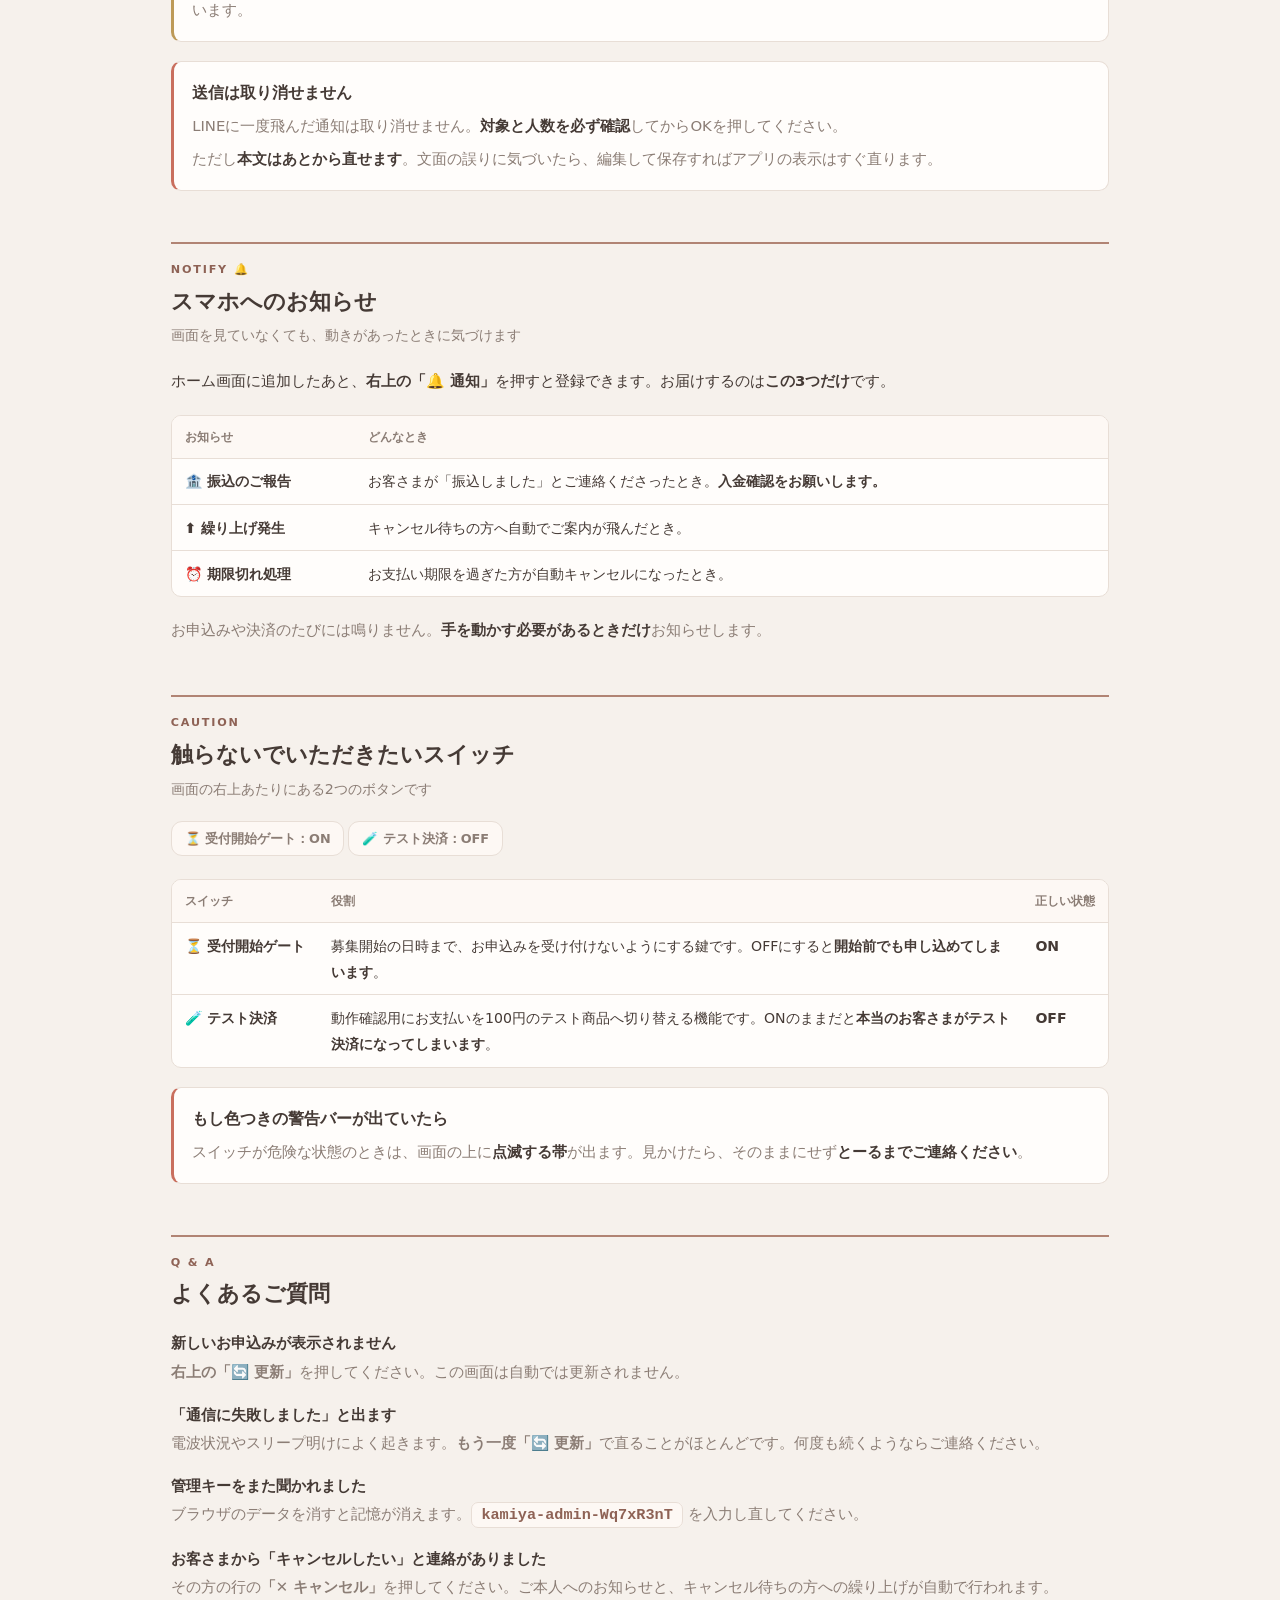
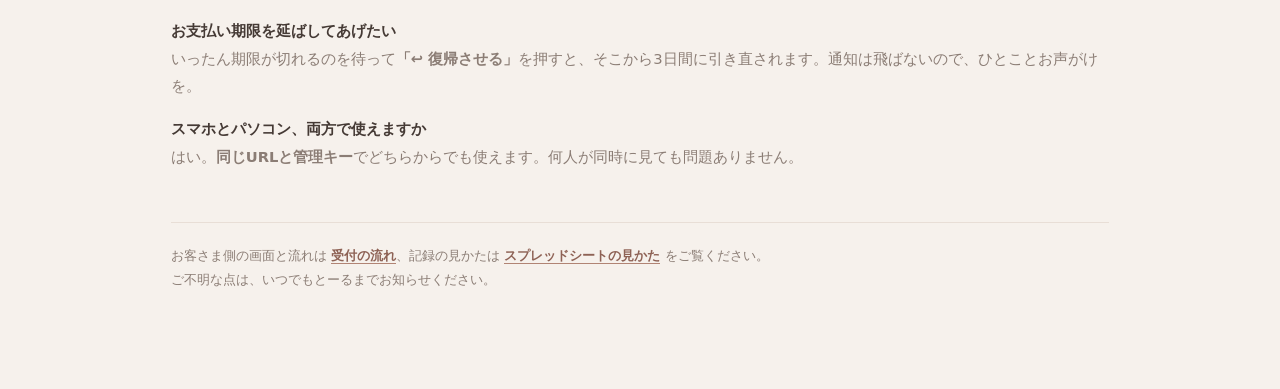
==== commit 0ead27b5: "feat: 前日リマインドの自動送信を廃止し、お知らせ機能へ一本化 v8.0 GAS: - REMIND_HOUR / dayBeforeTargets_ / sendDayBeforeReminde" ====
--- a/admin-guide.html
+++ b/admin-guide.html
@@ -82,6 +82,14 @@
   .rbar .tm { font-size: 7px; color: var(--ink-soft); }
   .rbar .gp { display: flex; gap: 4px; }
   .rbar .rb { font-size: 7.5px; padding: 3px 7px; border-radius: 12px; border: 1px solid var(--primary); color: var(--primary-dk); background: var(--card); white-space: nowrap; }
+  .nitem { border: 1px solid var(--line); border-left: 2px solid var(--gold); border-radius: 8px; padding: 7px 8px; display: flex; flex-direction: column; gap: 4px; background: var(--card); }
+  .nitem .nh { display: flex; gap: 4px; flex-wrap: wrap; }
+  .ntag { font-size: 6.5px; font-weight: 700; border-radius: 999px; padding: 2px 6px; background: var(--card-soft); color: var(--ink-soft); }
+  .ntag.open { background: var(--green-soft); color: var(--green); }
+  .ntag.hide { background: var(--card-soft); color: var(--ink-faint); }
+  .nitem .nt { font-size: 8.5px; font-weight: 700; color: var(--ink); }
+  .nitem .nb { font-size: 7.5px; line-height: 1.6; color: var(--ink-soft); }
+  .nitem .nm { font-size: 6.5px; color: var(--ink-faint); }
   .remind { font-size: 7.5px; line-height: 1.6; background: var(--warn-soft); color: var(--warn); border-radius: 6px; padding: 5px 7px; }
   .switches { display: flex; gap: 4px; justify-content: flex-end; }
   .sw { font-size: 7px; font-weight: 700; padding: 3px 7px; border-radius: 11px; border: 1px solid var(--line); background: var(--card-soft); color: var(--ink-soft); white-space: nowrap; }
@@ -213,7 +221,7 @@
         <table>
           <thead><tr><th>場所</th><th>なにが見える／できる</th></tr></thead>
           <tbody>
-            <tr><td class="n"><b>いちばん上</b></td><td>最終更新の時刻と、<b>🔔通知</b>／<b>📖使い方</b>／<b>🔄更新</b>のボタン。</td></tr>
+            <tr><td class="n"><b>いちばん上</b></td><td>最終更新の時刻と、<b>🔔通知</b>／<b>📣お知らせ</b>／<b>📖使い方</b>／<b>🔄更新</b>のボタン。</td></tr>
             <tr><td class="n"><b>タブ</b></td><td>セミナーの切り替え。カッコ内は<b>（確定＋手続き中）／定員</b>、⏳はキャンセル待ちの人数です。</td></tr>
             <tr><td class="n"><b>数字カード</b></td><td>左から<b>定員・確定・手続き中・待機・残席</b>。<b>手続き中</b>は「決済案内中＋振込報告済み」の合計です。</td></tr>
             <tr><td class="n"><b>絞り込み</b></td><td>状態ごとに名簿をしぼれます。数字は該当人数。</td></tr>
@@ -230,7 +238,7 @@
         </div>
         <div class="rbar">
           <span class="tm">最終更新：8/24 21:06</span>
-          <span class="gp"><span class="rb">🔔 通知</span><span class="rb">📖 使い方</span><span class="rb">🔄 更新</span></span>
+          <span class="gp"><span class="rb">🔔 通知</span><span class="rb">📣 お知らせ</span><span class="rb">📖 使い方</span><span class="rb">🔄 更新</span></span>
         </div>
         <div class="remind">⚠️ 確認・操作をする前に、必ず右上の「🔄 更新」を押してください</div>
         <div class="mtabs">
@@ -281,9 +289,9 @@
     </ol>
 
     <div class="call calm">
-      <h3>開催前日も、なにもしなくて大丈夫です</h3>
-      <p><b>前日の朝10時</b>に、そのセミナーの「確定」の方へリマインドが<b>自動で送信</b>されます。送り終わると、このアプリから<b>「📣 前日リマインドを送りました（○名）」</b>とお知らせが届きます。</p>
-      <p>マーケティングは全3回なので、<b>各回の前日それぞれ</b>に送られます（9/28・10/28・11/24）。セルフイメージは9/17です。</p>
+      <h3>開催前日のご案内は、お知らせ機能でお送りします</h3>
+      <p>以前は前日の朝10時に自動送信していましたが、<b>文面を自由に書ける「📣 お知らせ」に一本化しました</b>。前日に届くよう<b>日時を予約しておける</b>ので、当日になって慌てることはありません。</p>
+      <p>使い方は、このあとの<b>「📣 お知らせを送る」</b>をご覧ください。</p>
     </div>
 
     <div class="call warn">
@@ -386,7 +394,87 @@
     </div>
   </section>
 
-  <!-- 6. 通知 -->
+  <!-- 6. お知らせ -->
+  <section>
+    <div class="sec-head">
+      <div class="sec-tag">ANNOUNCE 📣</div>
+      <h2>お知らせを送る</h2>
+      <div class="meta">いちばん上の「📣 お知らせ」から。相手を選んでお届けできます</div>
+    </div>
+
+    <div class="call calm">
+      <h3>LINEには合図だけ、本文はアプリの中に</h3>
+      <p>お知らせの<b>中身はアプリの中</b>にあり、LINEには<b>「アプリにお知らせがあります」</b>という決まった文面とボタンだけが届きます。</p>
+      <p>この形なので、<b>「セルフイメージの、確定した方だけ」</b>のように<b>相手を選んで</b>お届けできますし、送ったあとで文章を直すこともできます。</p>
+    </div>
+
+    <div class="cols">
+      <div class="tbl-wrap">
+        <table>
+          <thead><tr><th>入力する場所</th><th>なにを選ぶ／書く</th></tr></thead>
+          <tbody>
+            <tr><td class="n"><b>表示</b></td><td><b>公開</b>＝アプリに出す／<b>下書き</b>＝準備中／<b>非表示</b>＝お伝えし終わったもの／<b>通常</b>＝ふだんの文面。</td></tr>
+            <tr><td class="n"><b>対象セミナー</b></td><td>どのセミナーの方へ届けるか。<b>すべて</b>も選べます。</td></tr>
+            <tr><td class="n"><b>対象の状態</b></td><td><b>確定</b>／<b>手続き中</b>／<b>キャンセル待ち</b>／<b>すべて</b>。「確定」なら当日ご参加の方だけです。</td></tr>
+            <tr><td class="n"><b>タイトル・本文</b></td><td>お知らせの見出しと中身。<b>改行はそのまま</b>表示されます。</td></tr>
+            <tr><td class="n"><b>LINEでのお知らせ</b></td><td><b>送らない</b>（アプリに置くだけ）／<b>すぐ送る</b>／<b>予約</b>（日時を指定）。</td></tr>
+            <tr><td class="n"><b>予約日・予約時刻</b></td><td>「予約」のときだけ。<b>日付欄をタップするとカレンダー</b>が開きます。時刻は30分きざみです。</td></tr>
+          </tbody>
+        </table>
+      </div>
+
+      <div class="phone"><div class="scr">
+        <div class="scr-head">
+          <img src="assets/logo.png" alt="">
+          <div class="b">BONHEUR LELIEN</div>
+          <div class="t">お知らせ</div>
+        </div>
+        <div class="rbar">
+          <span class="tm">📣 お知らせ</span>
+          <span class="gp"><span class="rb">＋ 新規</span><span class="rb">← 戻る</span></span>
+        </div>
+        <div class="nitem">
+          <div class="nh"><span class="ntag open">公開</span><span class="ntag">セルフイメージ / 確定</span></div>
+          <div class="nt">明日は開催日です</div>
+          <div class="nb">いよいよ明日となりました。会場は沖縄県総合福祉センター 402号室、10時45分より受付を開始いたします。</div>
+          <div class="acts"><span class="ab ab-bk">✎ 編集</span><span class="ab ab-ok">📣 LINEで送る</span></div>
+        </div>
+        <div class="nitem">
+          <div class="nh"><span class="ntag">下書き</span><span class="ntag">すべて / すべて</span></div>
+          <div class="nt">会場が変更になりました</div>
+          <div class="nm">予約：2026-09-17 10:00</div>
+          <div class="acts"><span class="ab ab-bk">✎ 編集</span><span class="ab ab-ok">📣 LINEで送る</span></div>
+        </div>
+        <div class="nitem">
+          <div class="nh"><span class="ntag hide">非表示</span><span class="ntag">マーケティング / 確定</span></div>
+          <div class="nt">10月開催のご案内</div>
+          <div class="nm">送信済み：9/17 10:02（18名）</div>
+          <div class="acts"><span class="ab ab-bk">✎ 編集</span><span class="ab ab-ok">📣 LINEで送る</span></div>
+        </div>
+      </div></div>
+    </div>
+
+    <ol class="steps">
+      <li><b>「＋ 新規」</b>を押して、対象と文面を書く</li>
+      <li>表示を<b>「公開」</b>にして<b>「保存する」</b></li>
+      <li>一覧に戻ったら<b>「📣 LINEで送る」</b>を押す</li>
+      <li><b>「○名にLINEでお知らせします」</b>と人数が出るので、確認して<b>OK</b></li>
+    </ol>
+
+    <div class="call">
+      <h3>送ったあとは「非表示」に戻してください</h3>
+      <p>お伝えし終わったお知らせは、<b>削除せず「非表示」に</b>。送信日時と人数の記録が残ったまま、アプリからは見えなくなります。</p>
+      <p><b>「公開」のものが複数あるときは、全部が並んで表示</b>されます。古いものを残したままにすると、お客さまの画面が混み合ってしまいます。</p>
+    </div>
+
+    <div class="call warn">
+      <h3>送信は取り消せません</h3>
+      <p>LINEに一度飛んだ通知は取り消せません。<b>対象と人数を必ず確認</b>してからOKを押してください。</p>
+      <p>ただし<b>本文はあとから直せます</b>。文面の誤りに気づいたら、編集して保存すればアプリの表示はすぐ直ります。</p>
+    </div>
+  </section>
+
+  <!-- 7. 通知 -->
   <section>
     <div class="sec-head">
       <div class="sec-tag">NOTIFY 🔔</div>
@@ -412,7 +500,7 @@
     <p class="lead">お申込みや決済のたびには鳴りません。<b>手を動かす必要があるときだけ</b>お知らせします。</p>
   </section>
 
-  <!-- 7. 触らないスイッチ -->
+  <!-- 8. 触らないスイッチ -->
   <section>
     <div class="sec-head">
       <div class="sec-tag">CAUTION</div>
@@ -449,7 +537,7 @@
     </div>
   </section>
 
-  <!-- 8. QA -->
+  <!-- 9. QA -->
   <section>
     <div class="sec-head">
       <div class="sec-tag">Q &amp; A</div>
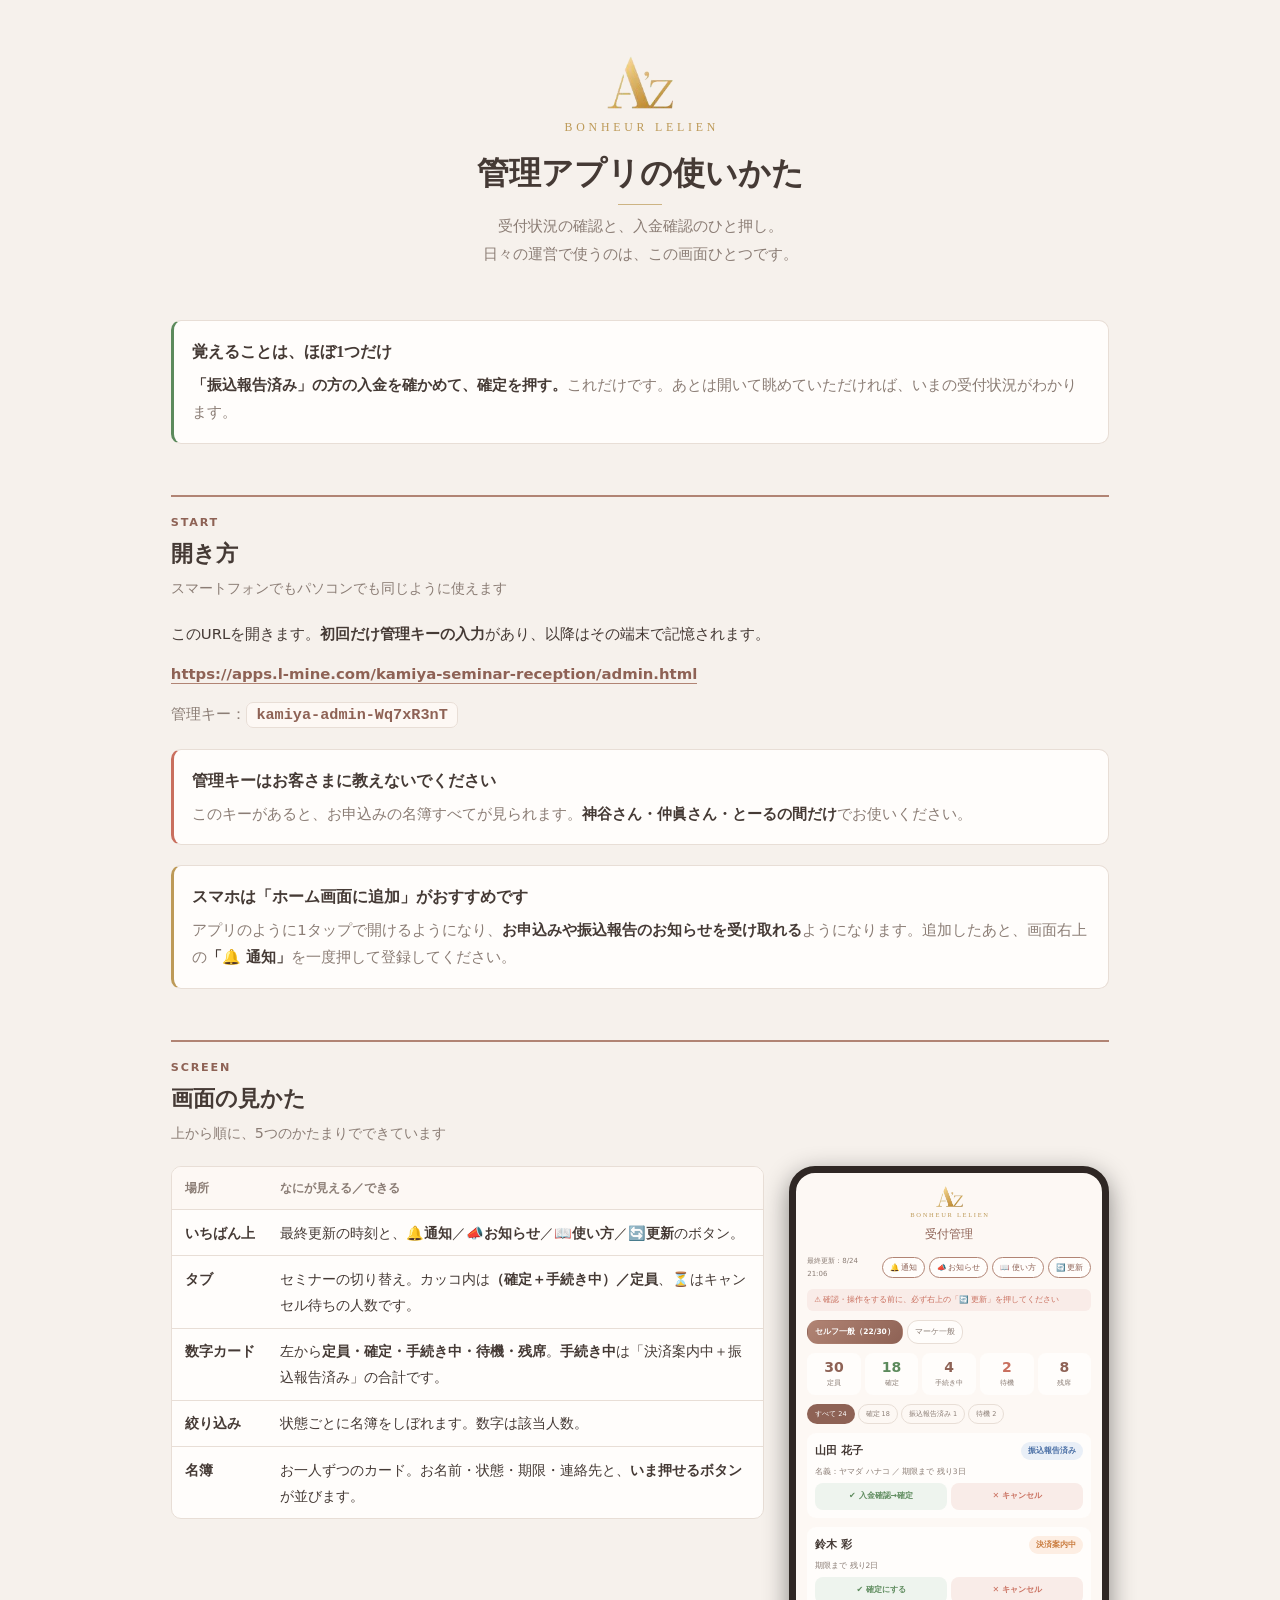
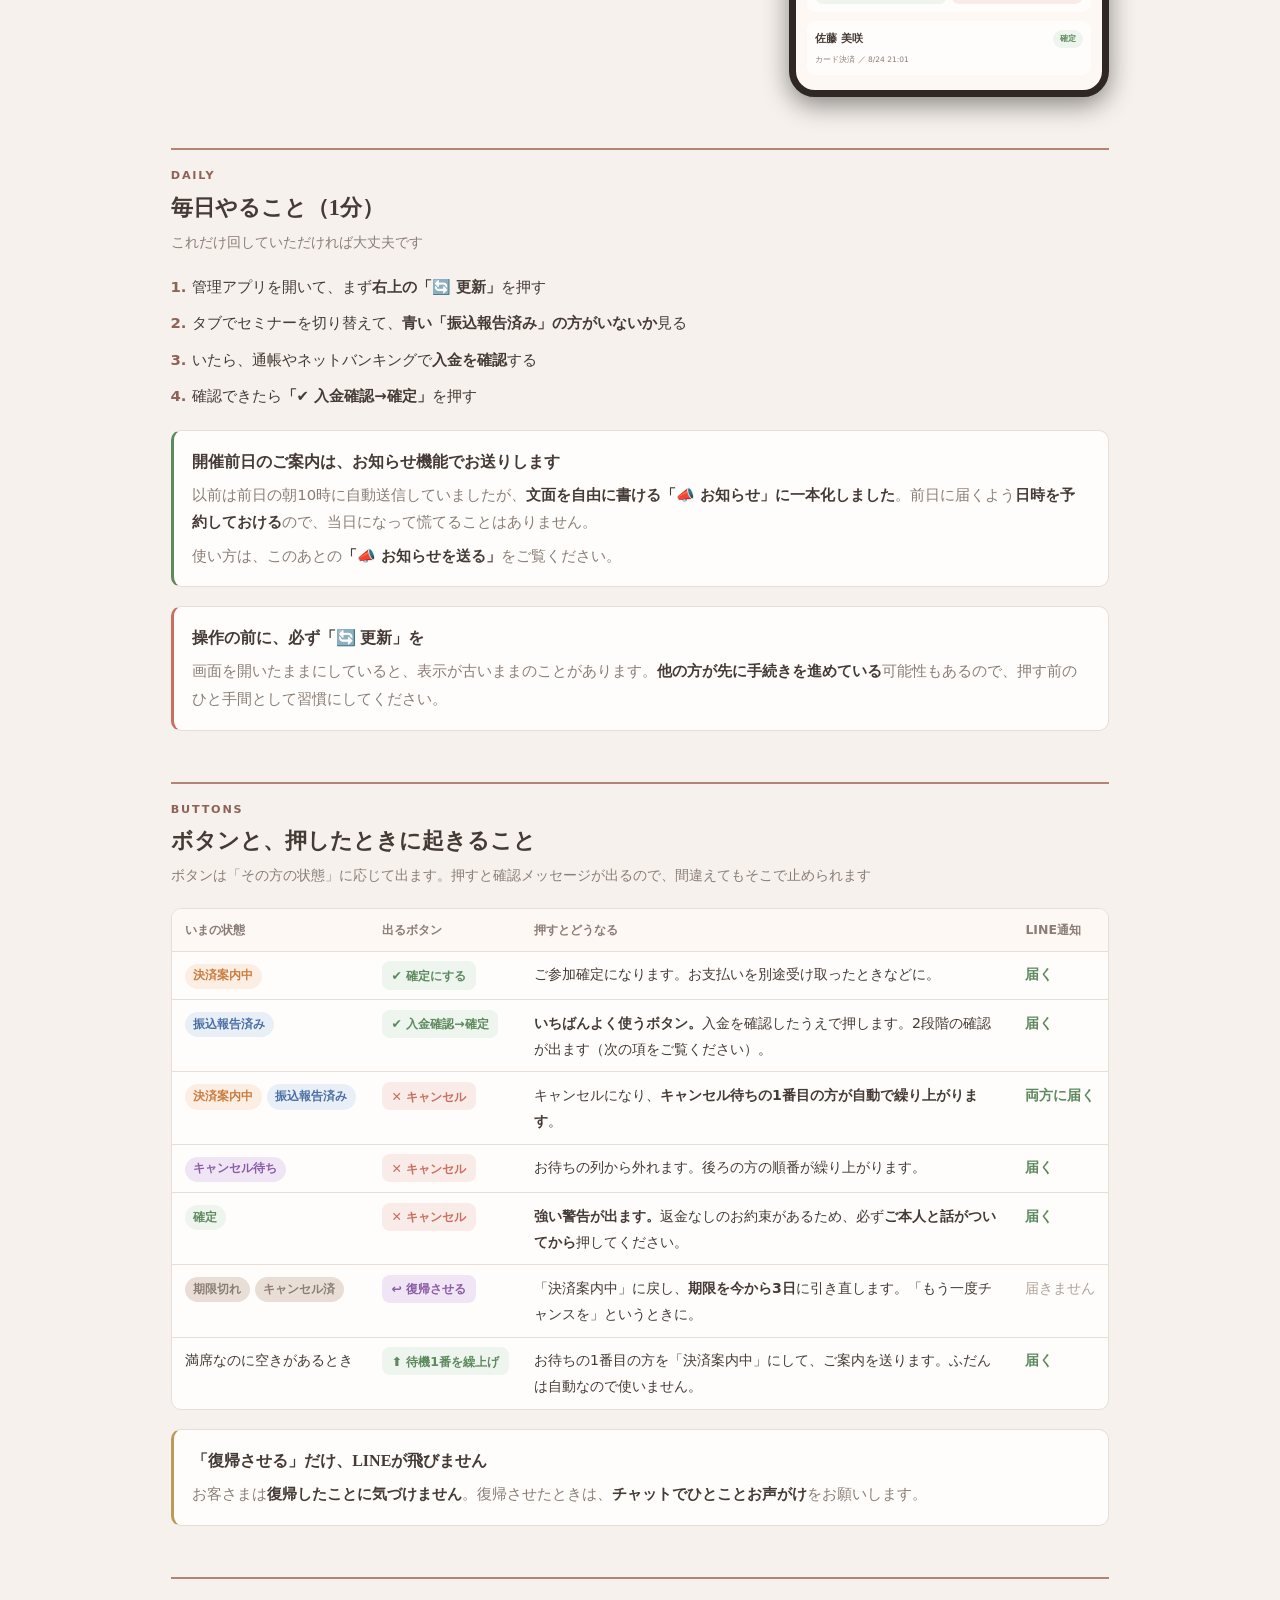
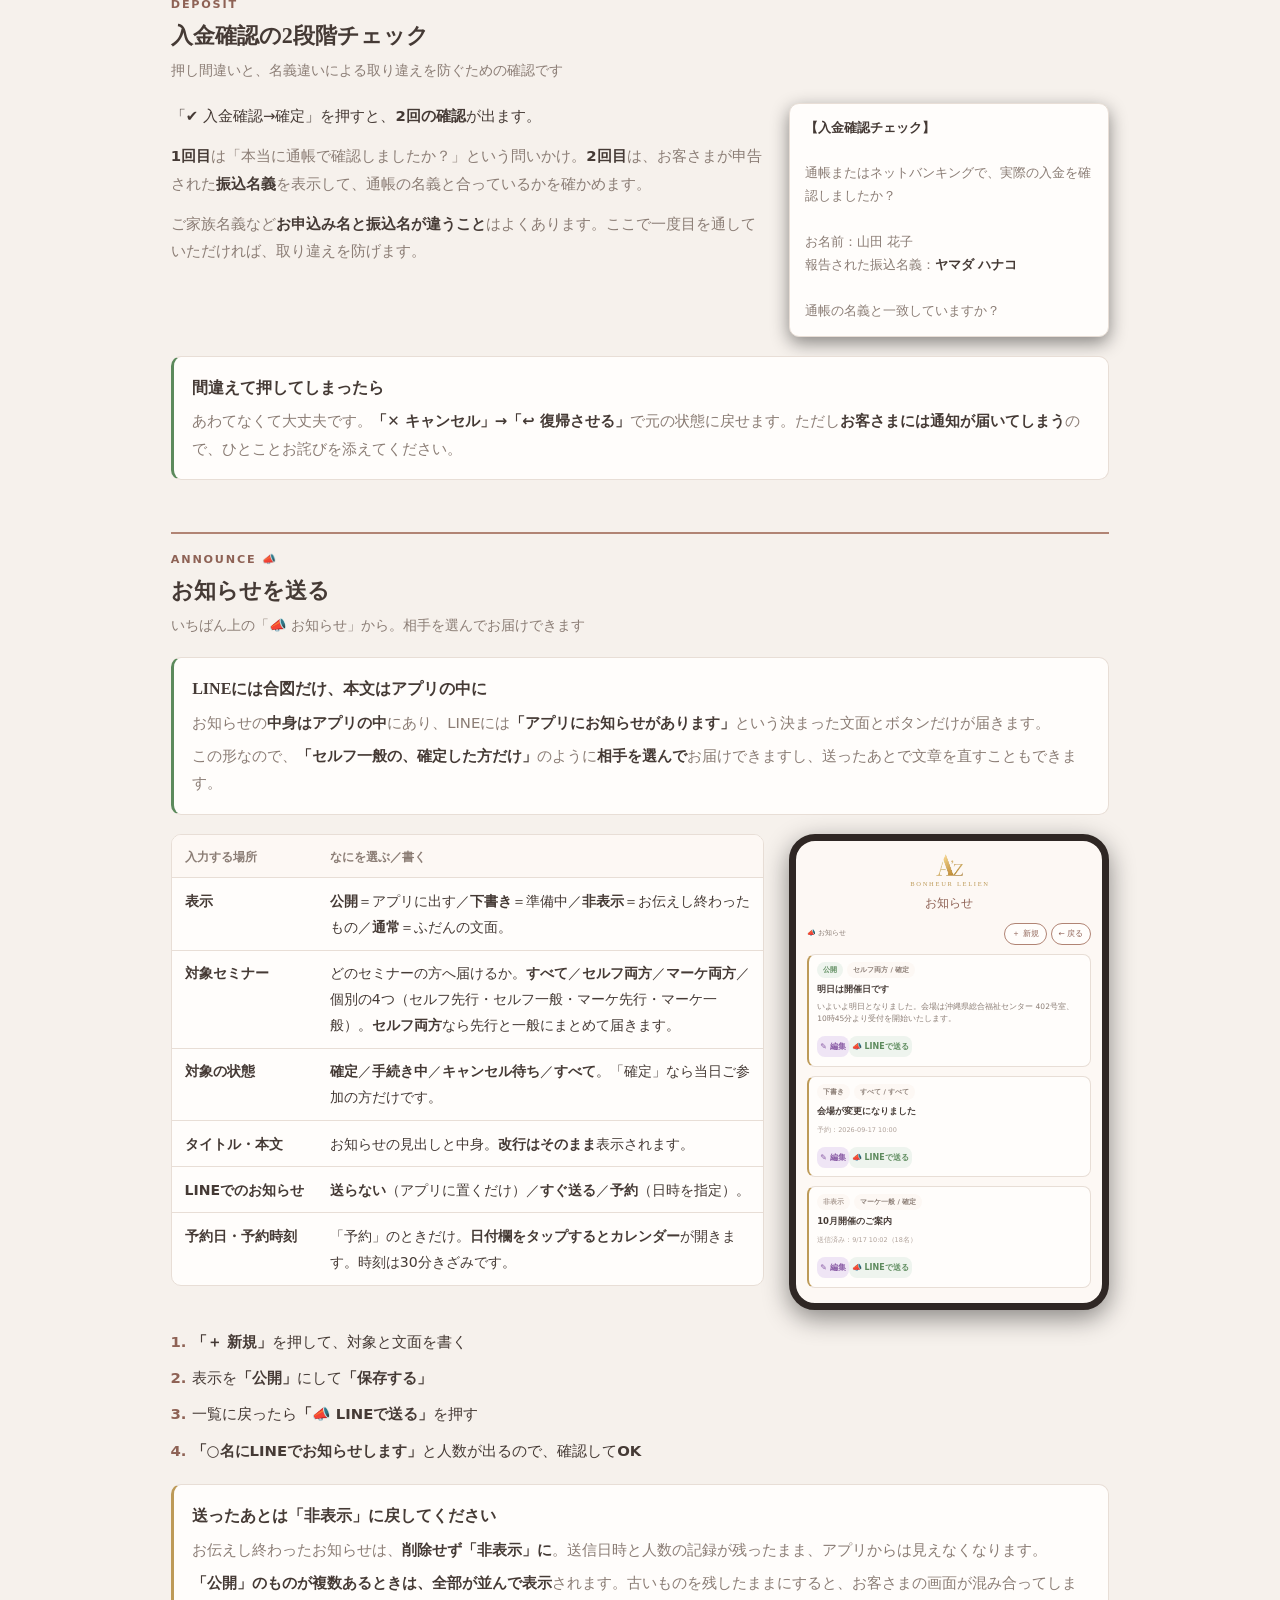
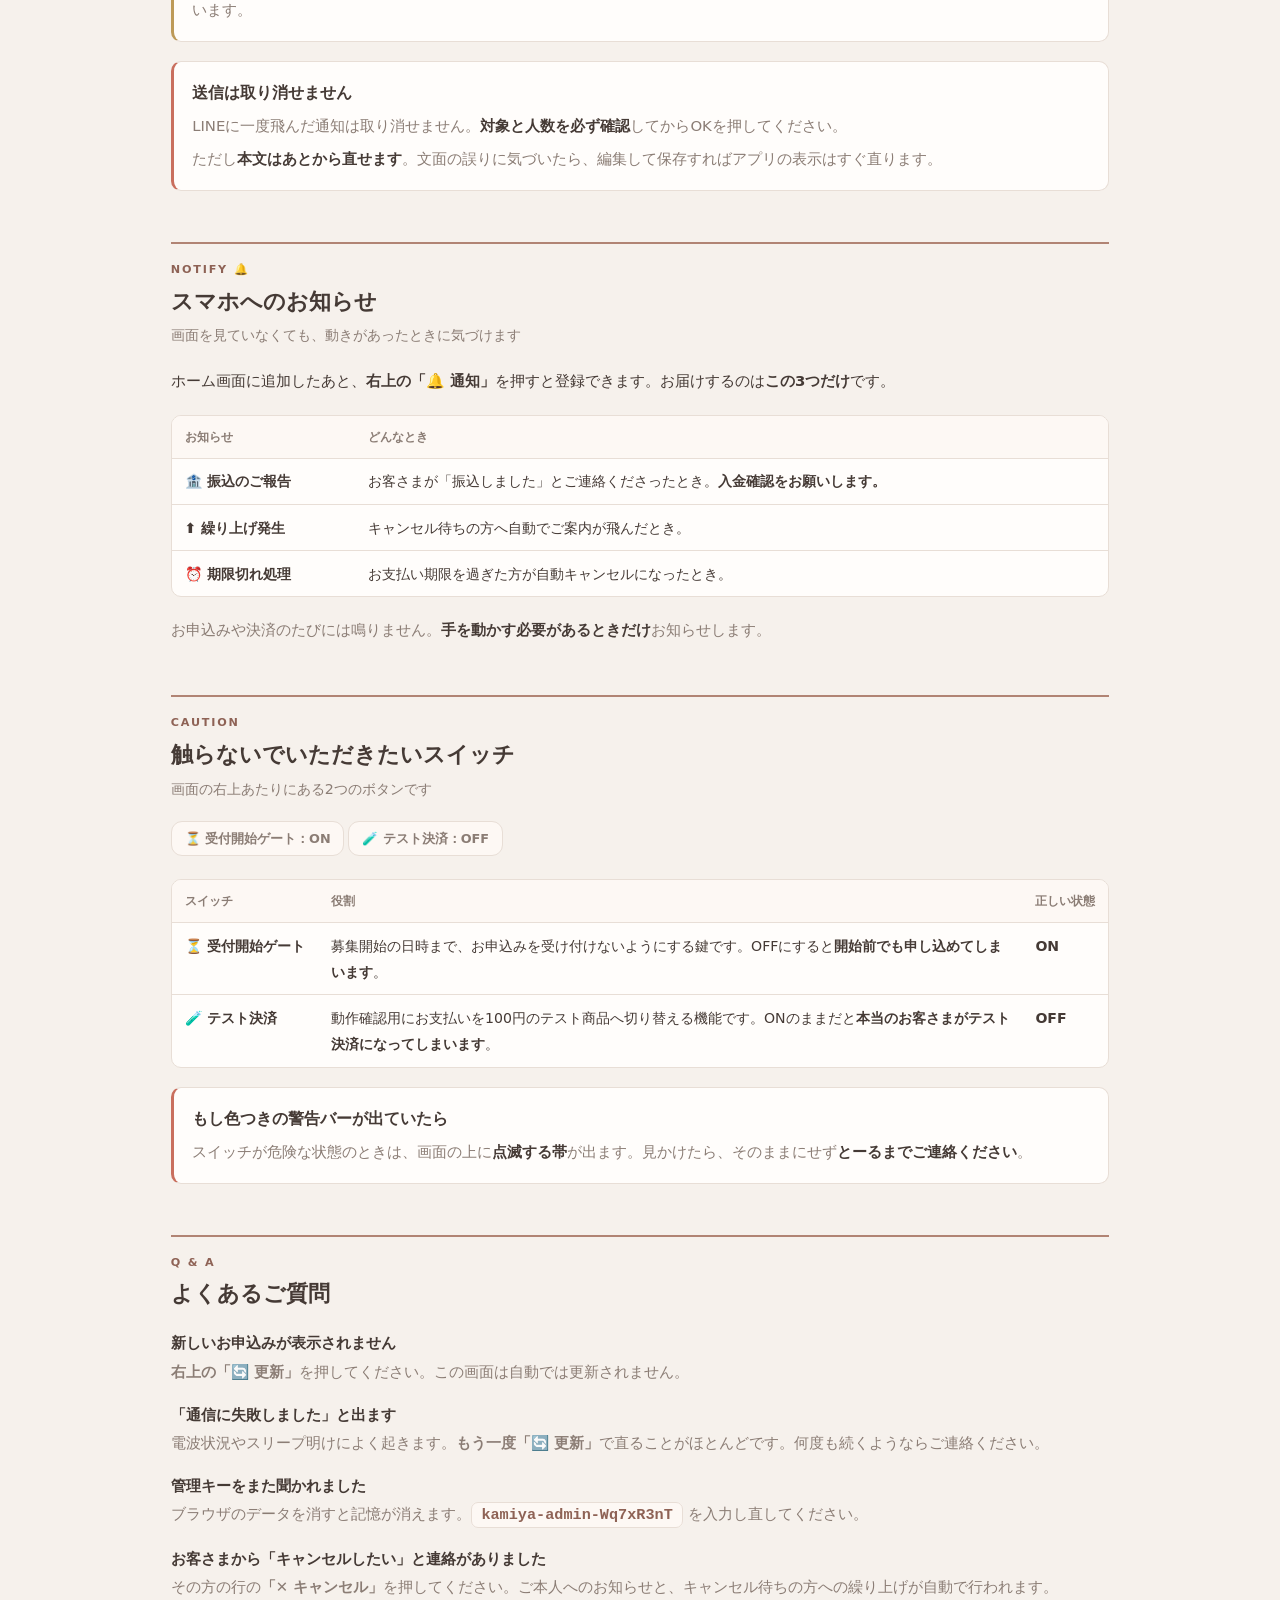
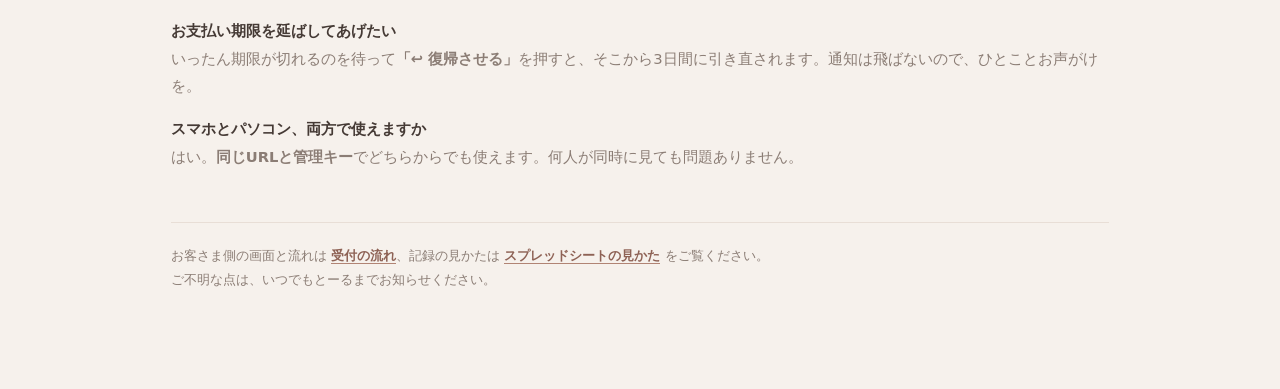
==== commit 30099209: "feat: お知らせの対象セミナーに「セルフ両方」「マーケ両方」を追加 v8.1 - NEWS_SEM_GROUPS を定義し newsSeminarMatch_ で判定を一本化 - pickNews" ====
--- a/admin-guide.html
+++ b/admin-guide.html
@@ -405,7 +405,7 @@
     <div class="call calm">
       <h3>LINEには合図だけ、本文はアプリの中に</h3>
       <p>お知らせの<b>中身はアプリの中</b>にあり、LINEには<b>「アプリにお知らせがあります」</b>という決まった文面とボタンだけが届きます。</p>
-      <p>この形なので、<b>「セルフイメージの、確定した方だけ」</b>のように<b>相手を選んで</b>お届けできますし、送ったあとで文章を直すこともできます。</p>
+      <p>この形なので、<b>「セルフ一般の、確定した方だけ」</b>のように<b>相手を選んで</b>お届けできますし、送ったあとで文章を直すこともできます。</p>
     </div>
 
     <div class="cols">
@@ -414,7 +414,7 @@
           <thead><tr><th>入力する場所</th><th>なにを選ぶ／書く</th></tr></thead>
           <tbody>
             <tr><td class="n"><b>表示</b></td><td><b>公開</b>＝アプリに出す／<b>下書き</b>＝準備中／<b>非表示</b>＝お伝えし終わったもの／<b>通常</b>＝ふだんの文面。</td></tr>
-            <tr><td class="n"><b>対象セミナー</b></td><td>どのセミナーの方へ届けるか。<b>すべて</b>も選べます。</td></tr>
+            <tr><td class="n"><b>対象セミナー</b></td><td>どのセミナーの方へ届けるか。<b>すべて</b>／<b>セルフ両方</b>／<b>マーケ両方</b>／個別の4つ（セルフ先行・セルフ一般・マーケ先行・マーケ一般）。<b>セルフ両方</b>なら先行と一般にまとめて届きます。</td></tr>
             <tr><td class="n"><b>対象の状態</b></td><td><b>確定</b>／<b>手続き中</b>／<b>キャンセル待ち</b>／<b>すべて</b>。「確定」なら当日ご参加の方だけです。</td></tr>
             <tr><td class="n"><b>タイトル・本文</b></td><td>お知らせの見出しと中身。<b>改行はそのまま</b>表示されます。</td></tr>
             <tr><td class="n"><b>LINEでのお知らせ</b></td><td><b>送らない</b>（アプリに置くだけ）／<b>すぐ送る</b>／<b>予約</b>（日時を指定）。</td></tr>
@@ -434,7 +434,7 @@
           <span class="gp"><span class="rb">＋ 新規</span><span class="rb">← 戻る</span></span>
         </div>
         <div class="nitem">
-          <div class="nh"><span class="ntag open">公開</span><span class="ntag">セルフイメージ / 確定</span></div>
+          <div class="nh"><span class="ntag open">公開</span><span class="ntag">セルフ両方 / 確定</span></div>
           <div class="nt">明日は開催日です</div>
           <div class="nb">いよいよ明日となりました。会場は沖縄県総合福祉センター 402号室、10時45分より受付を開始いたします。</div>
           <div class="acts"><span class="ab ab-bk">✎ 編集</span><span class="ab ab-ok">📣 LINEで送る</span></div>
@@ -446,7 +446,7 @@
           <div class="acts"><span class="ab ab-bk">✎ 編集</span><span class="ab ab-ok">📣 LINEで送る</span></div>
         </div>
         <div class="nitem">
-          <div class="nh"><span class="ntag hide">非表示</span><span class="ntag">マーケティング / 確定</span></div>
+          <div class="nh"><span class="ntag hide">非表示</span><span class="ntag">マーケ一般 / 確定</span></div>
           <div class="nt">10月開催のご案内</div>
           <div class="nm">送信済み：9/17 10:02（18名）</div>
           <div class="acts"><span class="ab ab-bk">✎ 編集</span><span class="ab ab-ok">📣 LINEで送る</span></div>
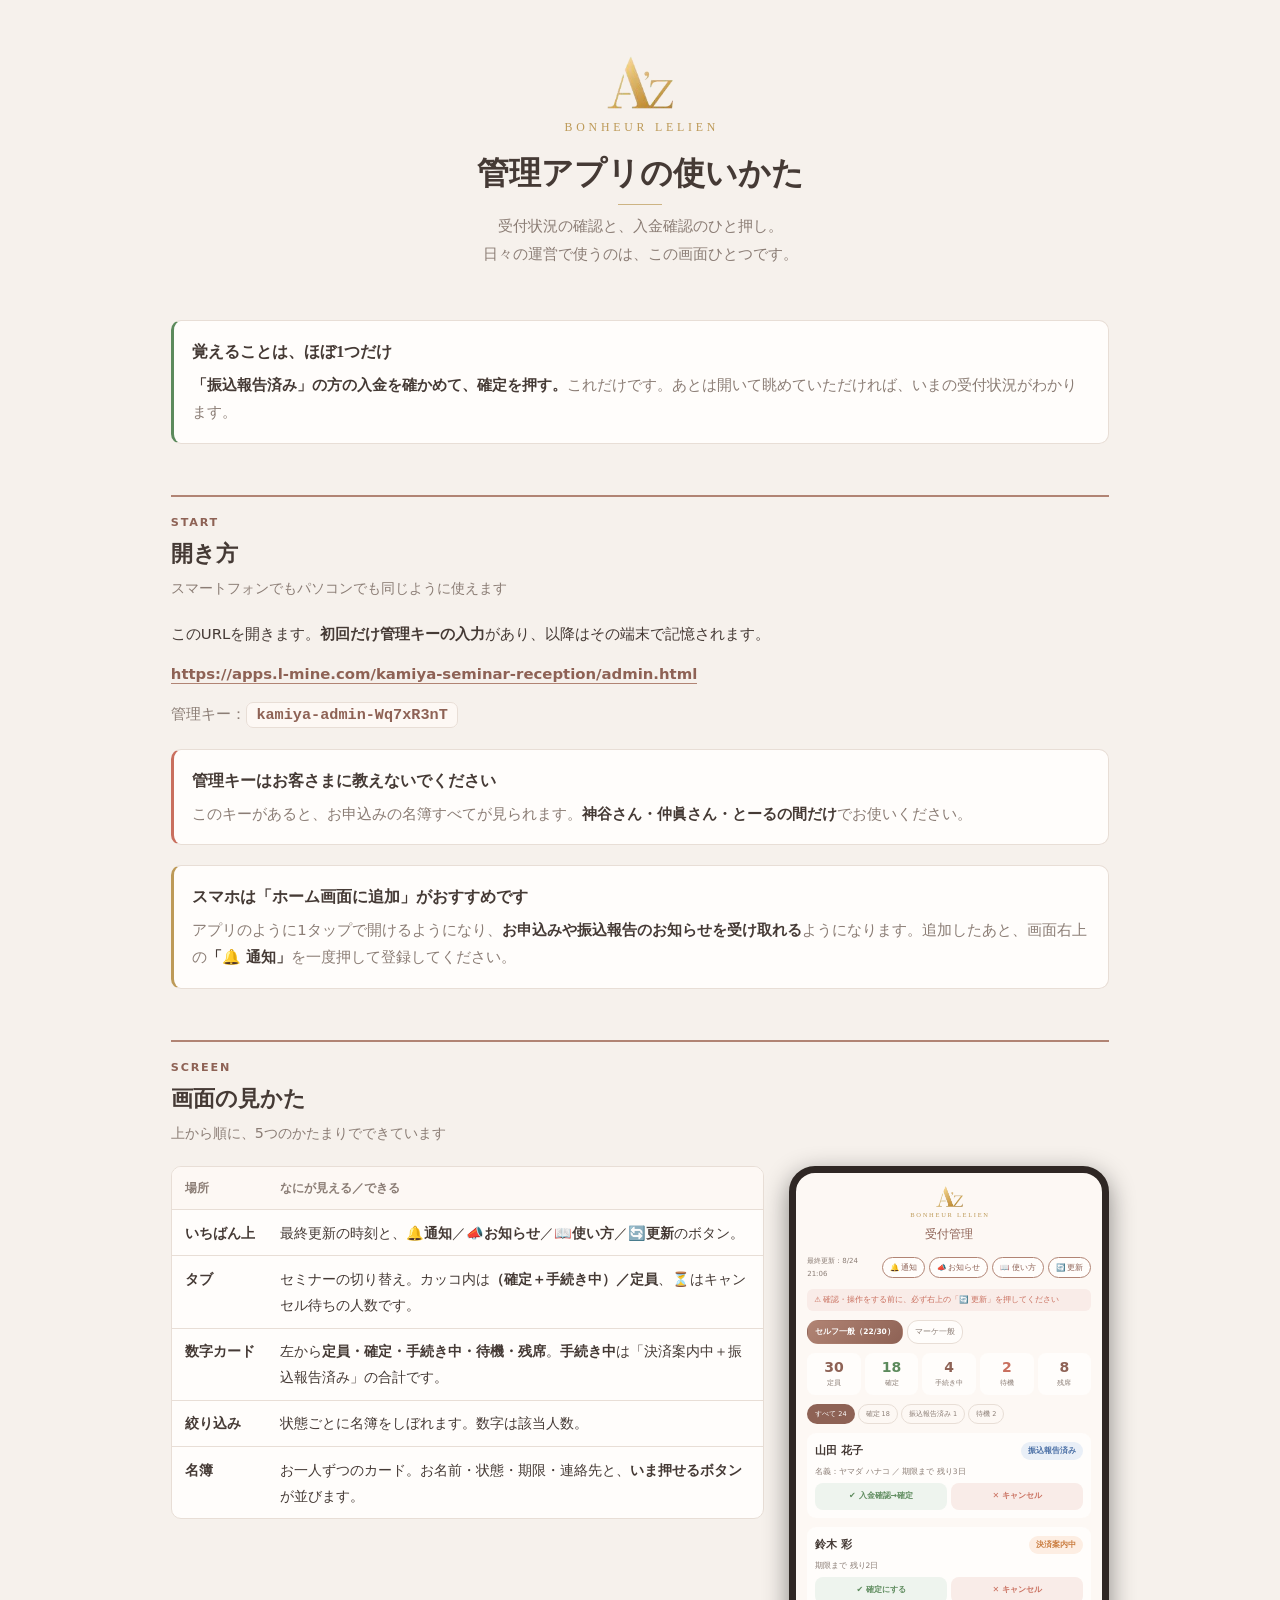
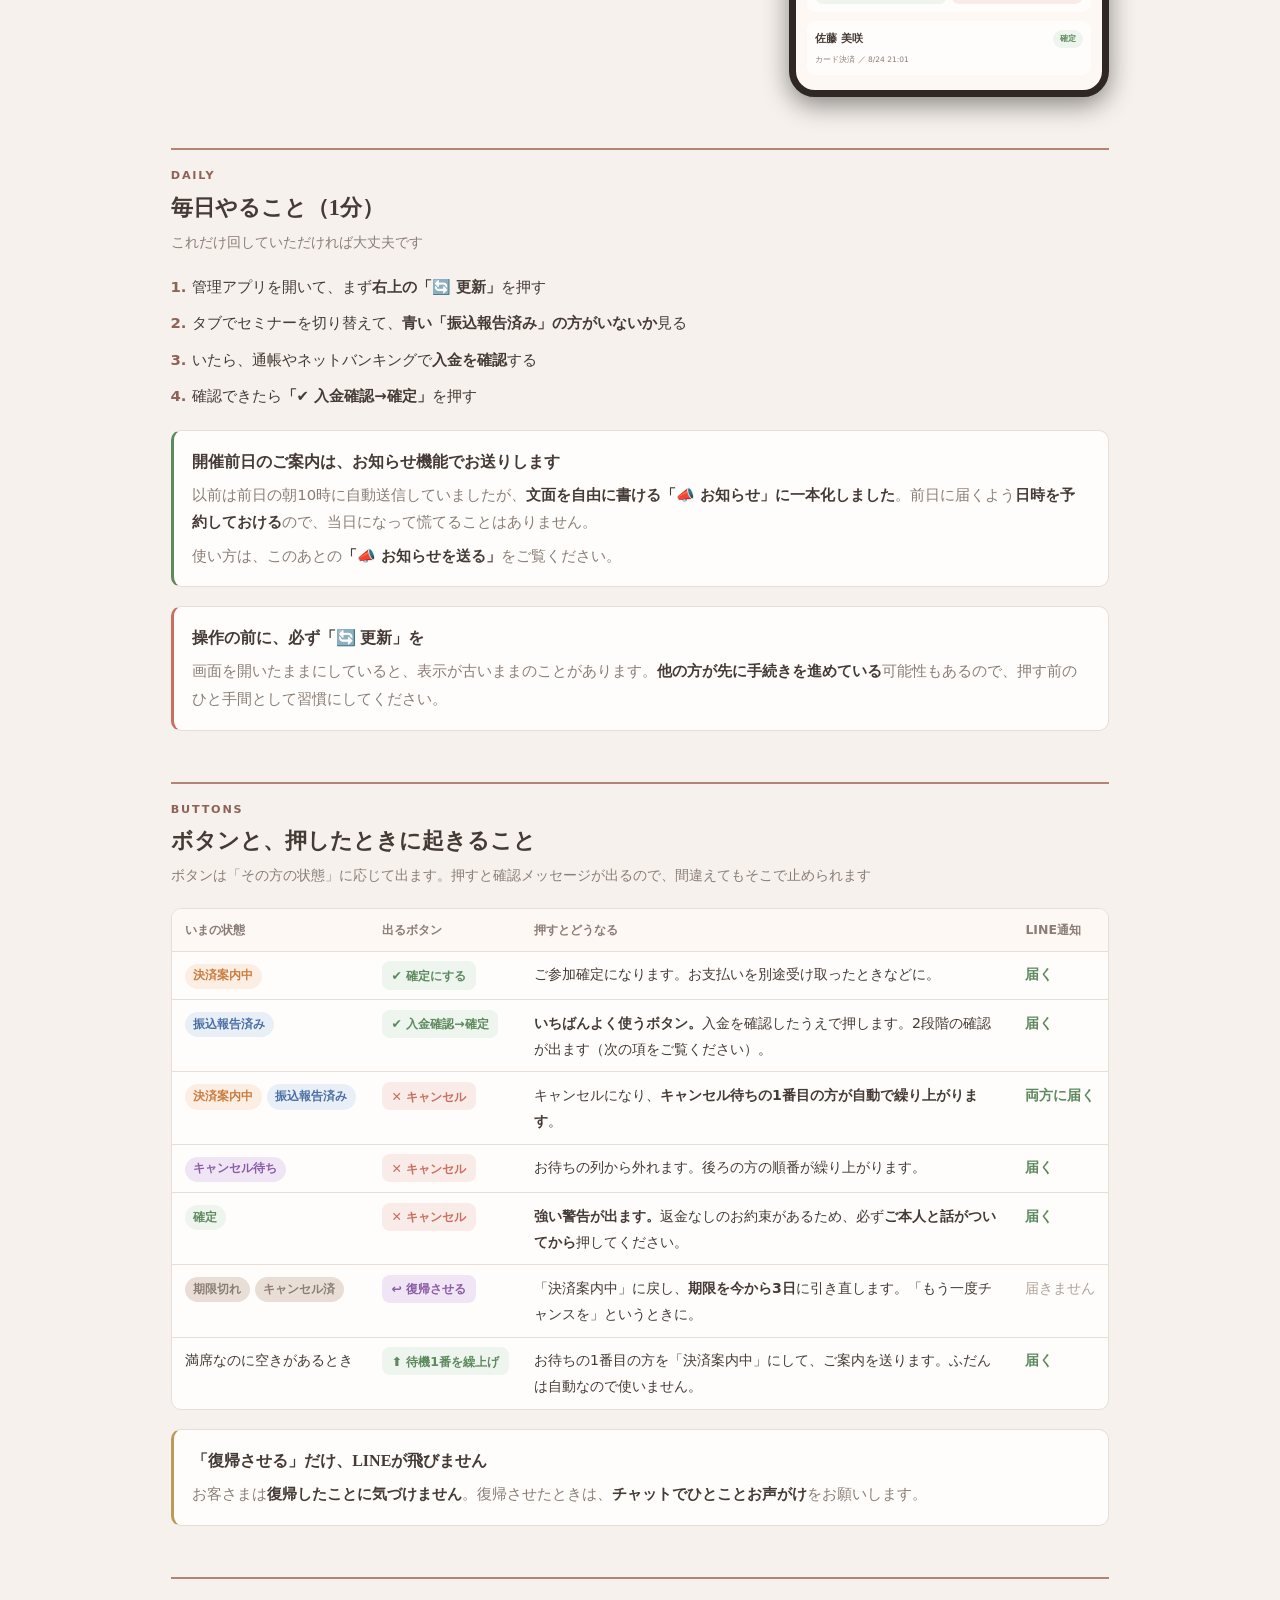
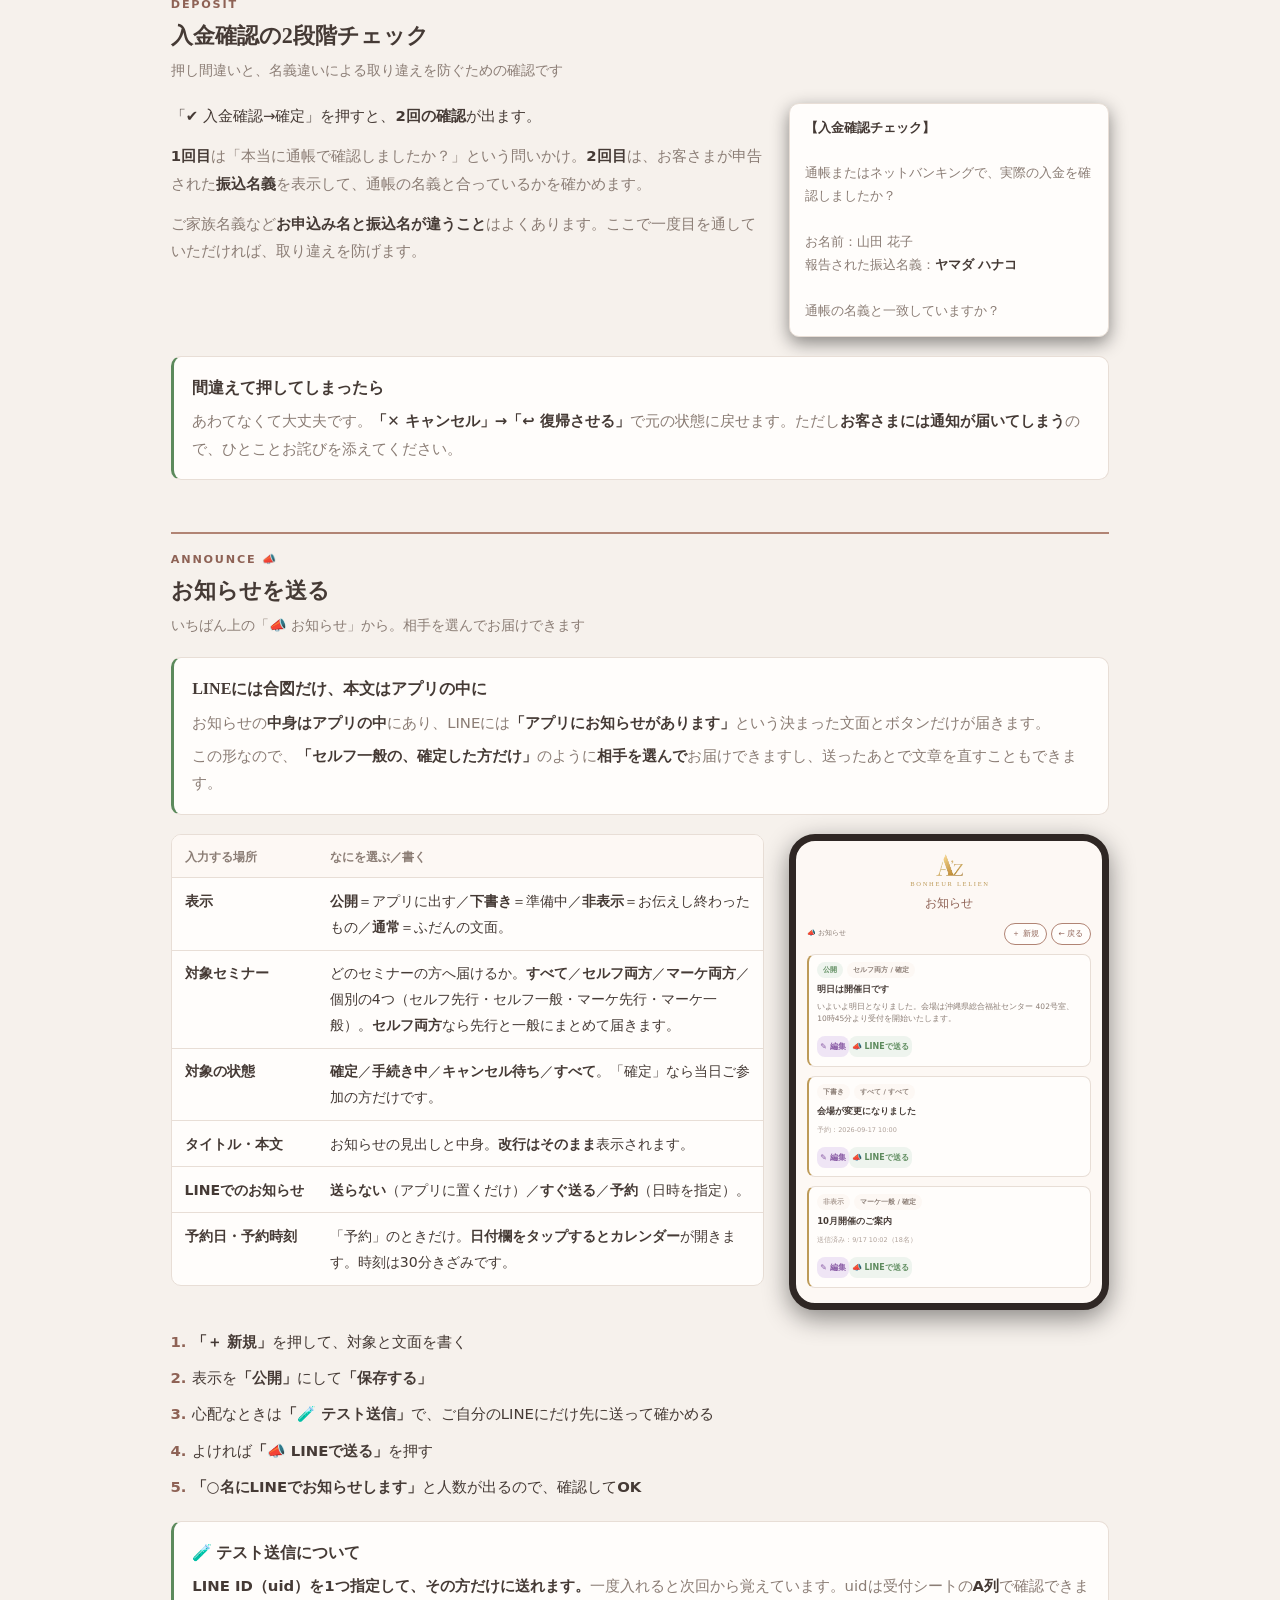
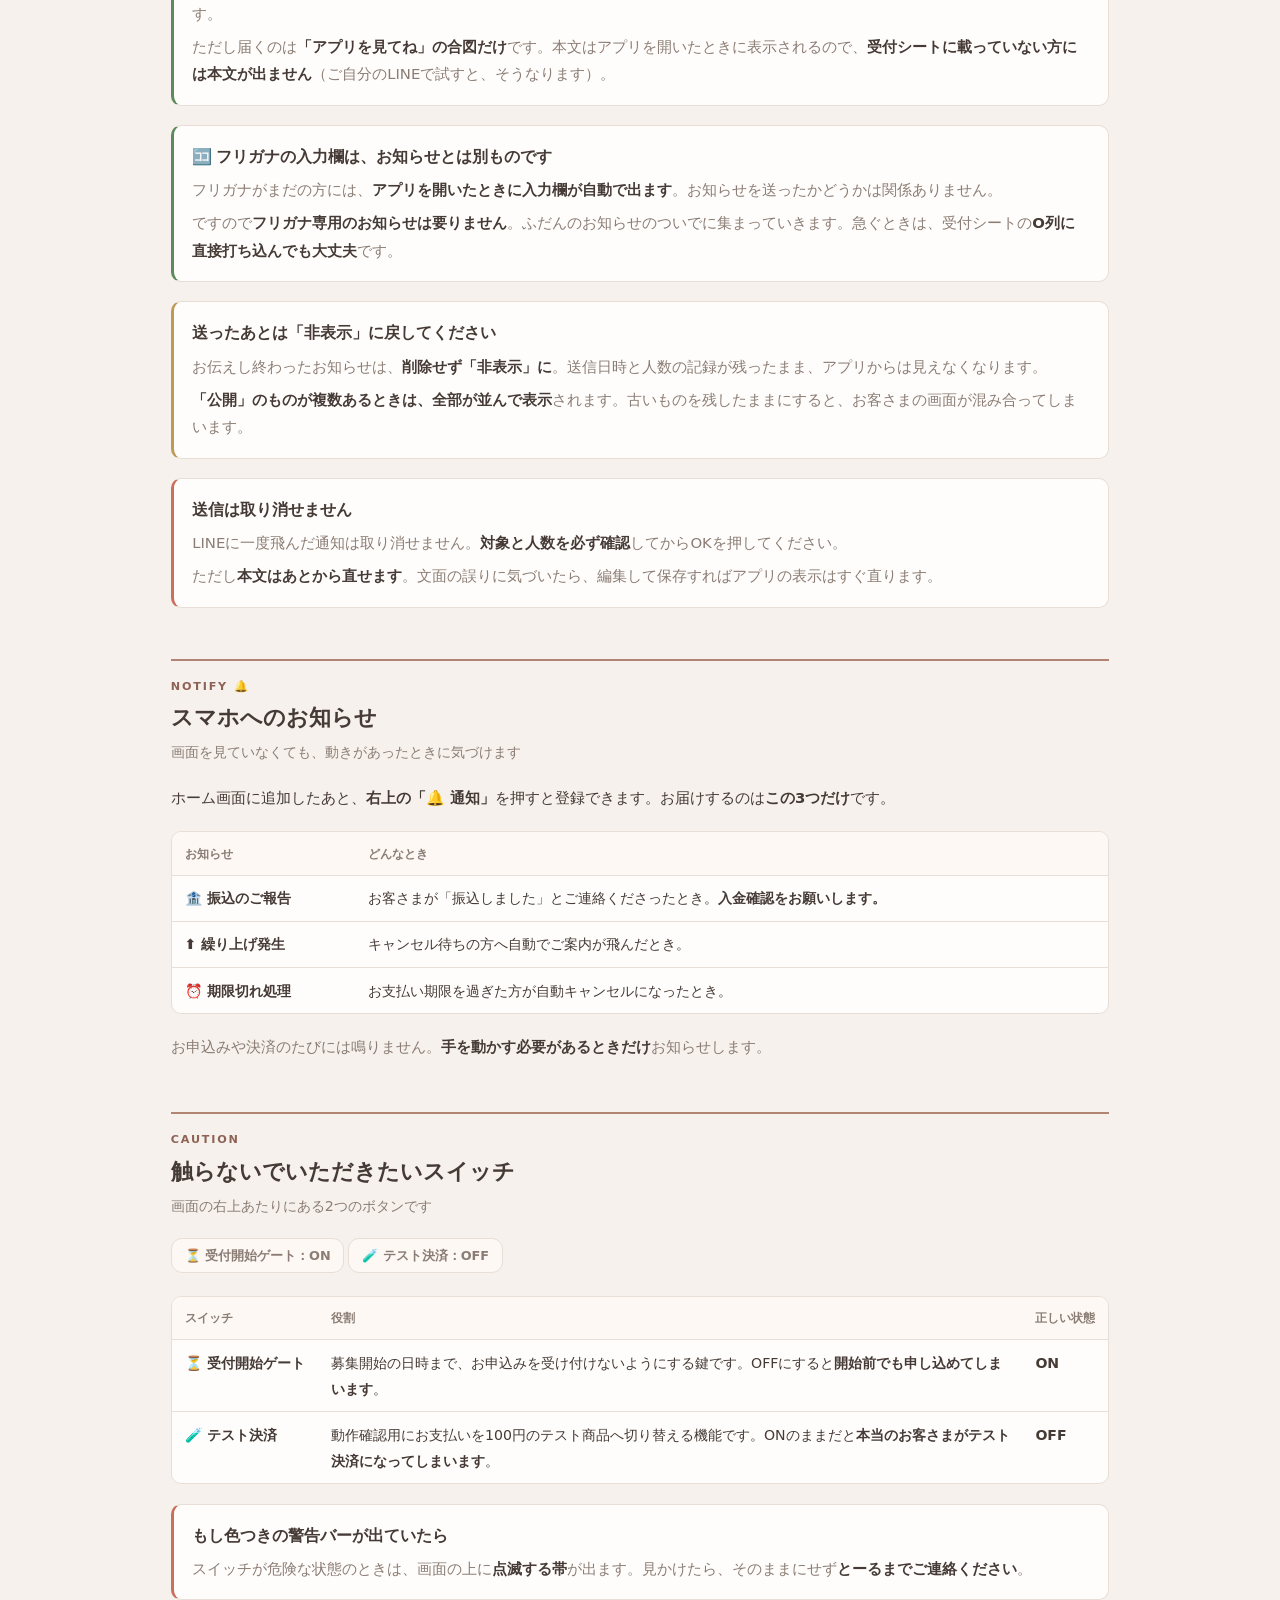
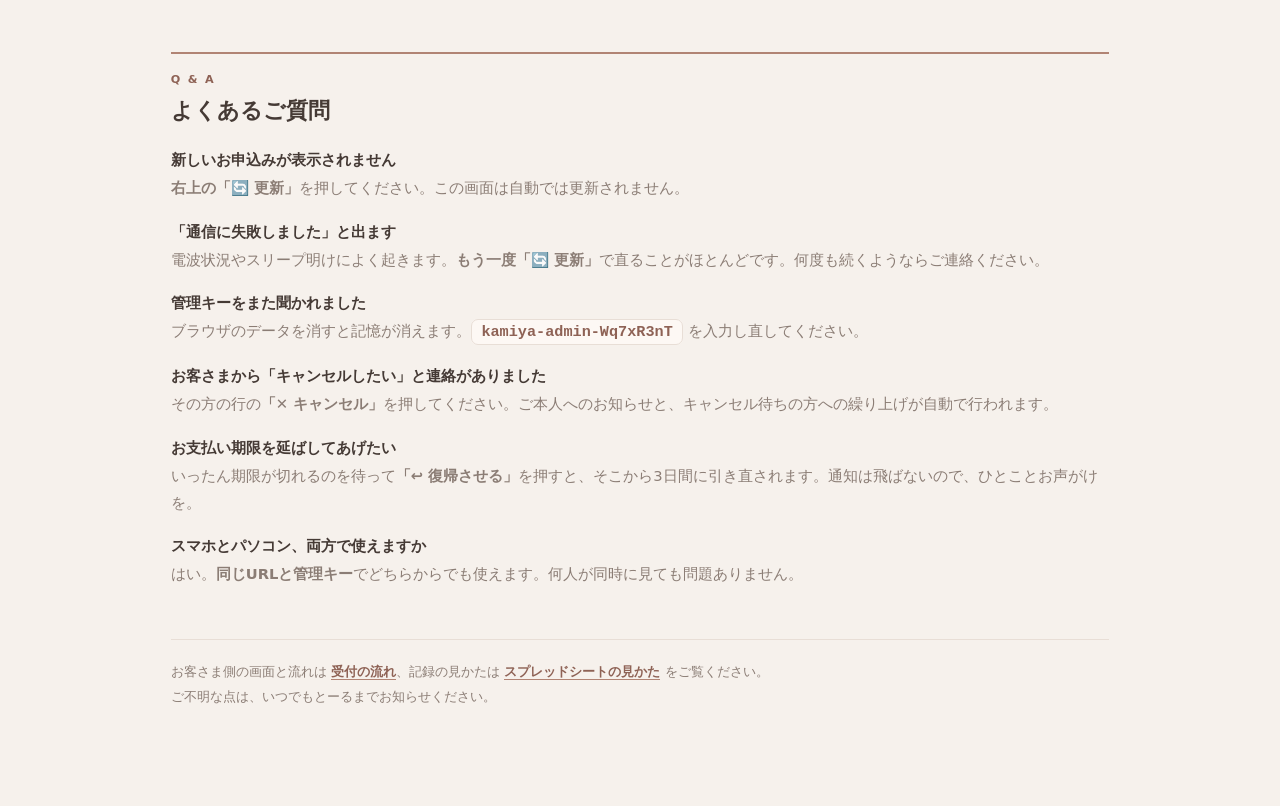
==== commit a1c3e709: "docs: マニュアル3種にフリガナ・テスト送信を反映 - sheet-guide: O列読み仮名の説明、🈁メニュー、フリガナ欄はお知らせと別物である旨 - admin-guide: 🧪テスト送信の手" ====
--- a/admin-guide.html
+++ b/admin-guide.html
@@ -457,9 +457,22 @@
     <ol class="steps">
       <li><b>「＋ 新規」</b>を押して、対象と文面を書く</li>
       <li>表示を<b>「公開」</b>にして<b>「保存する」</b></li>
-      <li>一覧に戻ったら<b>「📣 LINEで送る」</b>を押す</li>
+      <li>心配なときは<b>「🧪 テスト送信」</b>で、ご自分のLINEにだけ先に送って確かめる</li>
+      <li>よければ<b>「📣 LINEで送る」</b>を押す</li>
       <li><b>「○名にLINEでお知らせします」</b>と人数が出るので、確認して<b>OK</b></li>
     </ol>
+
+    <div class="call calm">
+      <h3>🧪 テスト送信について</h3>
+      <p><b>LINE ID（uid）を1つ指定して、その方だけに送れます。</b>一度入れると次回から覚えています。uidは受付シートの<b>A列</b>で確認できます。</p>
+      <p>ただし届くのは<b>「アプリを見てね」の合図だけ</b>です。本文はアプリを開いたときに表示されるので、<b>受付シートに載っていない方には本文が出ません</b>（ご自分のLINEで試すと、そうなります）。</p>
+    </div>
+
+    <div class="call calm">
+      <h3>🈁 フリガナの入力欄は、お知らせとは別ものです</h3>
+      <p>フリガナがまだの方には、<b>アプリを開いたときに入力欄が自動で出ます</b>。お知らせを送ったかどうかは関係ありません。</p>
+      <p>ですので<b>フリガナ専用のお知らせは要りません</b>。ふだんのお知らせのついでに集まっていきます。急ぐときは、受付シートの<b>O列に直接打ち込んでも大丈夫</b>です。</p>
+    </div>
 
     <div class="call">
       <h3>送ったあとは「非表示」に戻してください</h3>
